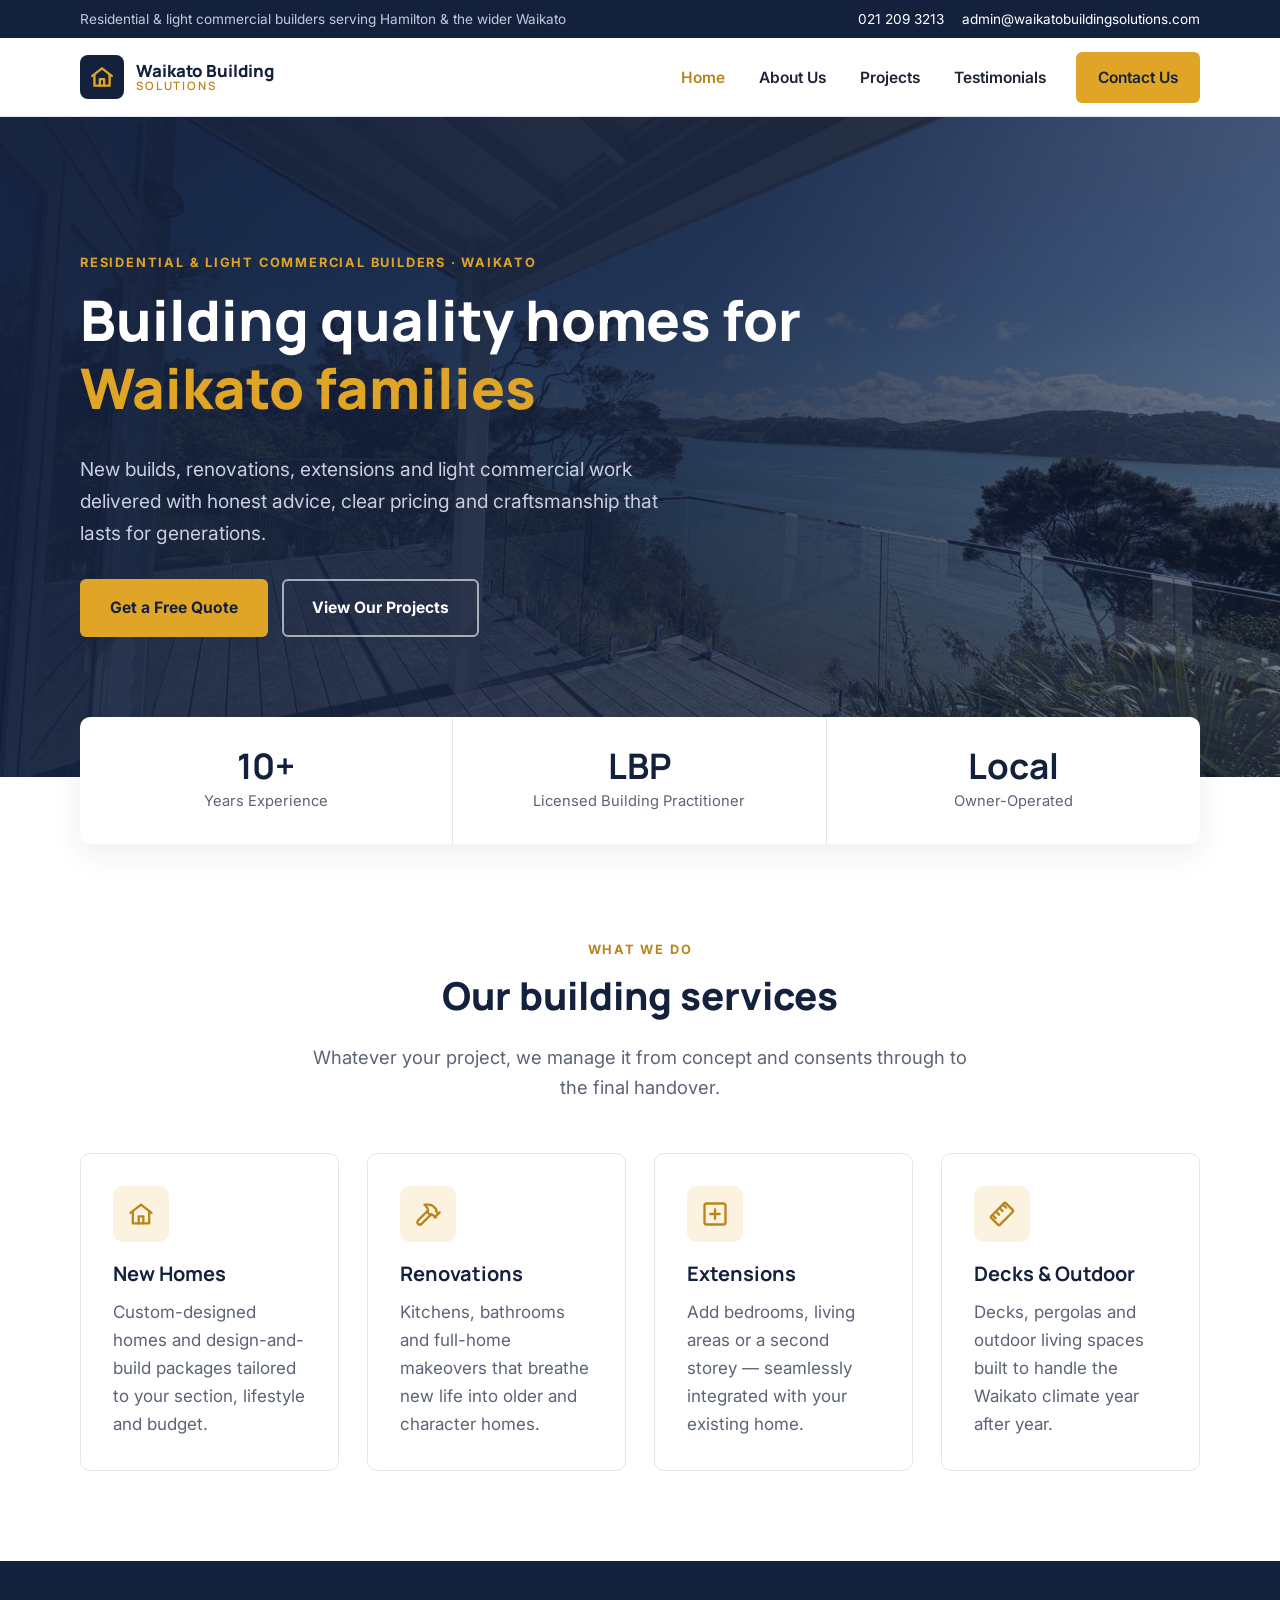
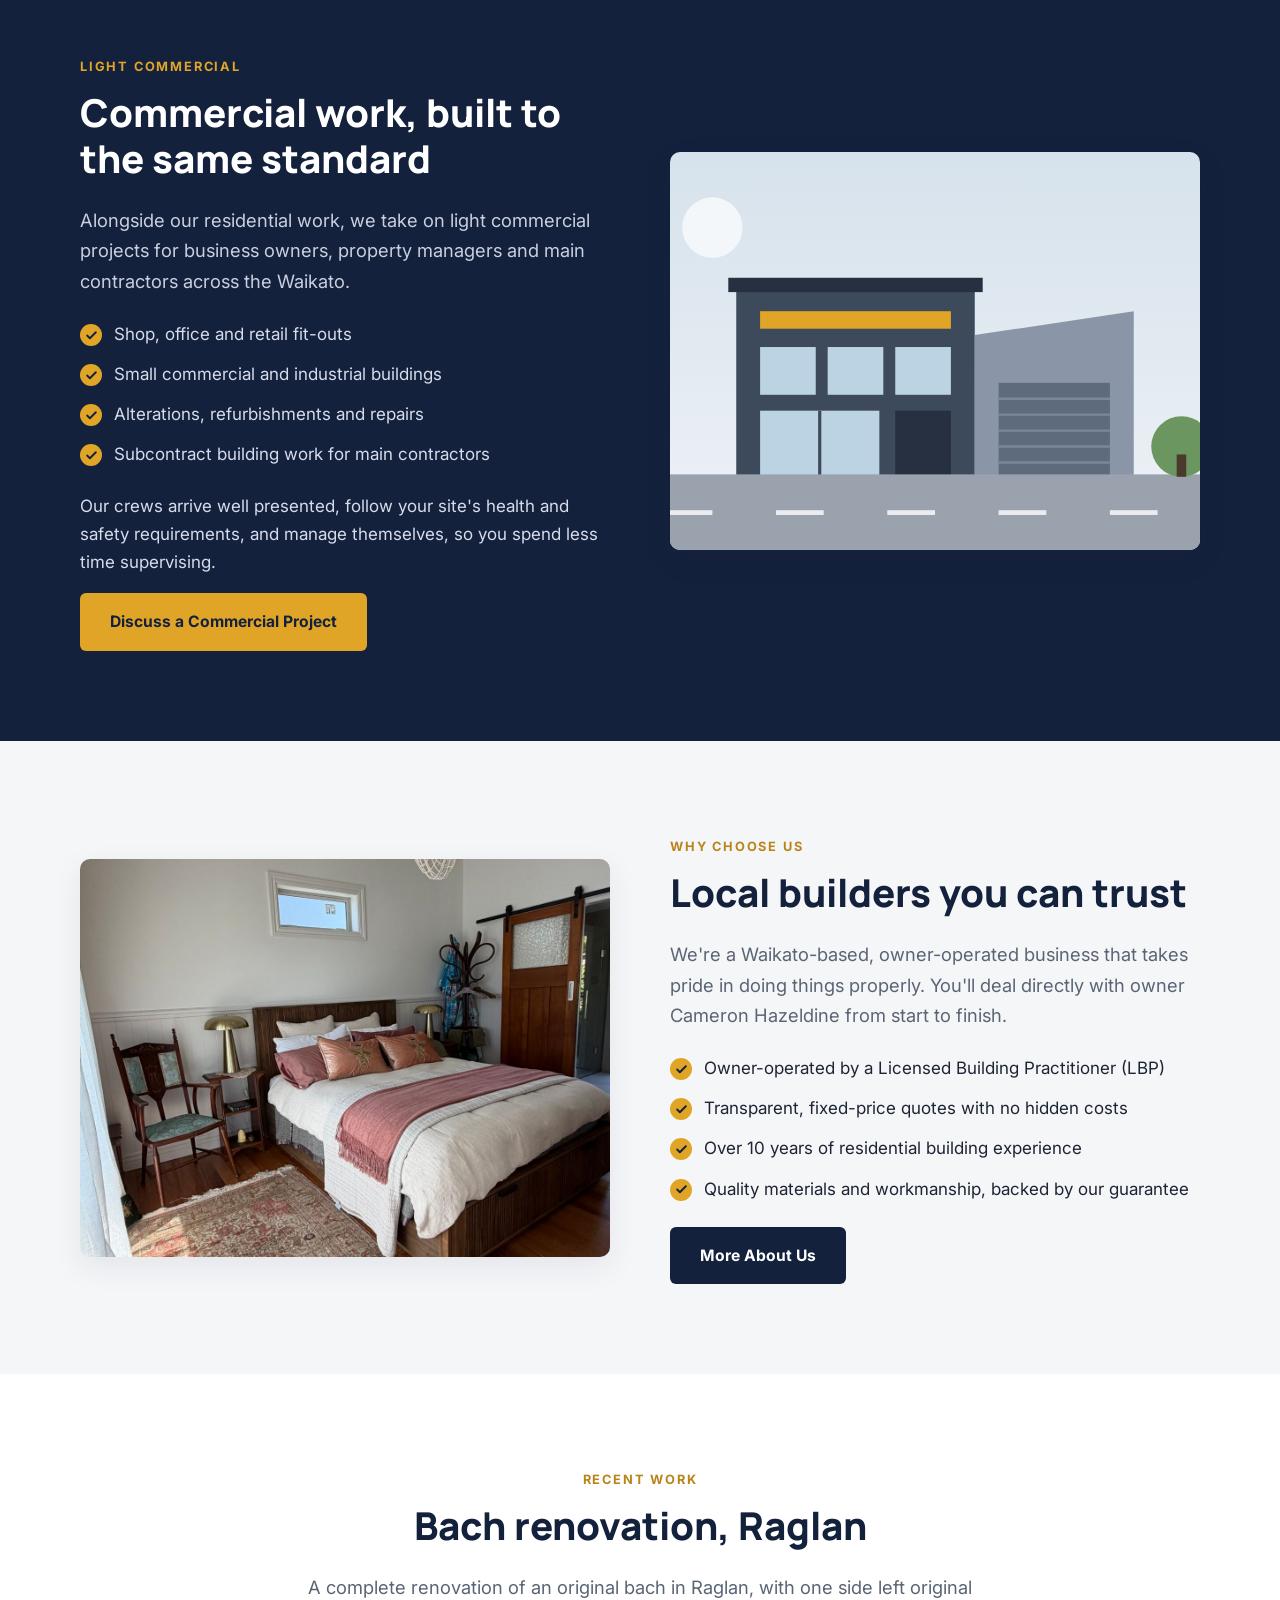
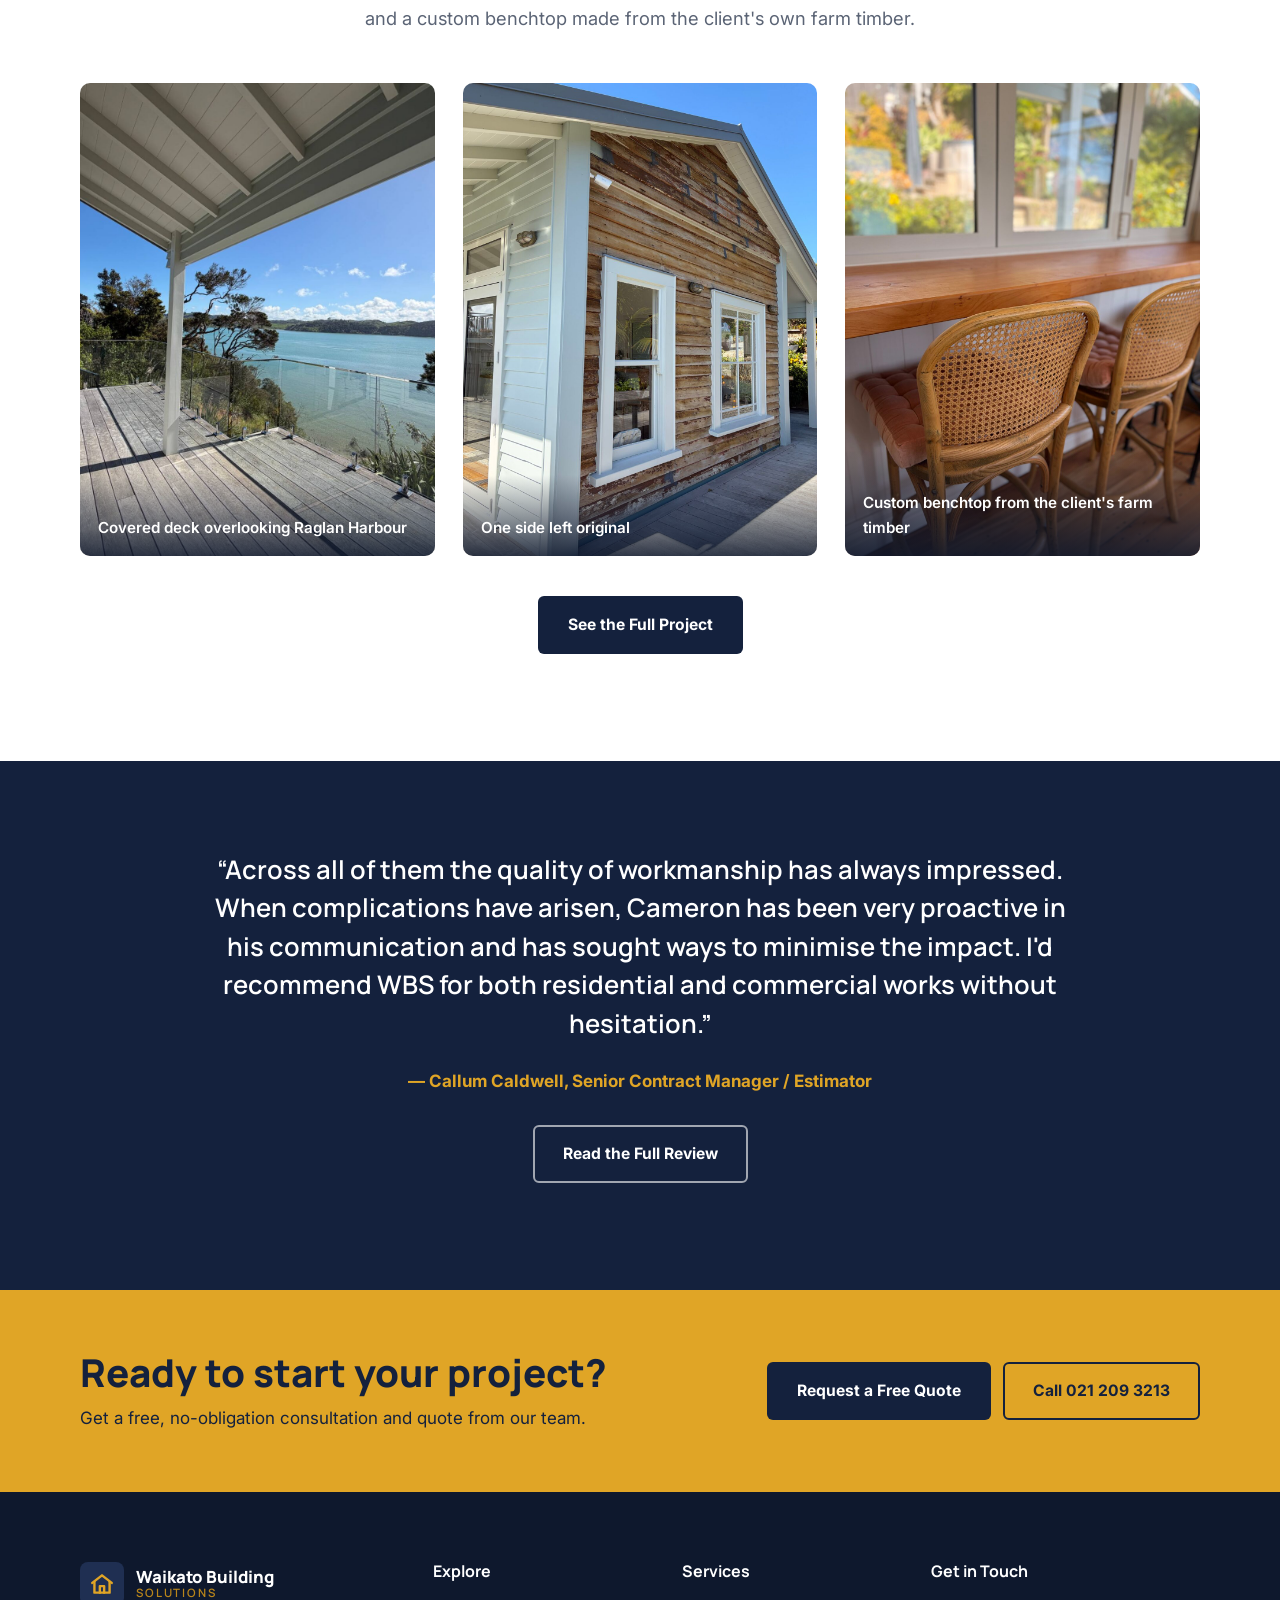
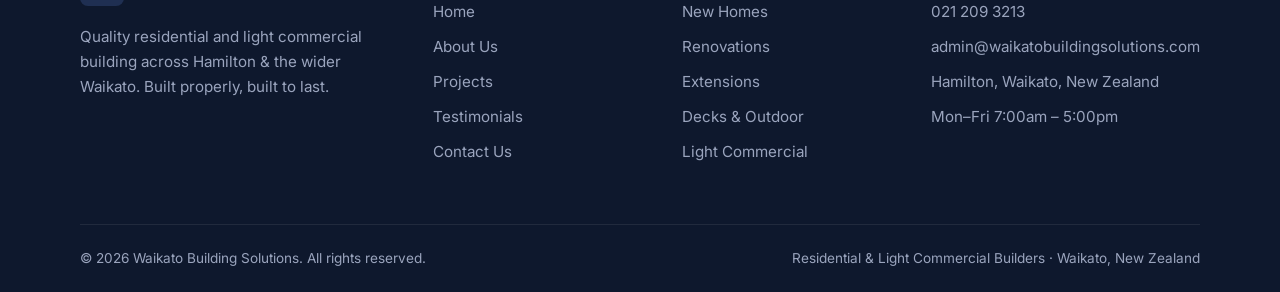
==== index.html @ 2db9a22e "Show project location as Raglan only Co-Authored-By: Claude Opus 5.5 <noreply@anthropic.com> Claude-" ====
<!DOCTYPE html>
<html lang="en-NZ">
<head>
  <meta charset="UTF-8">
  <meta name="viewport" content="width=device-width, initial-scale=1">
  <title>Waikato Building Solutions | Residential &amp; Light Commercial Builders in Hamilton &amp; Waikato</title>
  <meta name="description" content="Waikato Building Solutions is a building company delivering new homes, renovations, extensions and light commercial projects across Hamilton and the Waikato.">
  <meta property="og:title" content="Waikato Building Solutions | Residential &amp; Light Commercial Builders in Hamilton &amp; Waikato">
  <meta property="og:description" content="Waikato Building Solutions is a building company delivering new homes, renovations, extensions and light commercial projects across Hamilton and the Waikato.">
  <meta property="og:type" content="website">
  <meta name="theme-color" content="#14213d">
  <link rel="icon" href="images/favicon.svg" type="image/svg+xml">
  <link rel="preconnect" href="https://fonts.googleapis.com">
  <link rel="preconnect" href="https://fonts.gstatic.com" crossorigin>
  <link href="https://fonts.googleapis.com/css2?family=Inter:wght@400;500;600;700&family=Manrope:wght@600;700;800&display=swap" rel="stylesheet">
  <link rel="stylesheet" href="css/styles.css">
</head>
<body>
  <div class="topbar">
    <div class="container">
      <div><span>Residential &amp; light commercial builders serving Hamilton &amp; the wider Waikato</span></div>
      <div class="topbar-right"><span><a href="tel:+64212093213">021 209 3213</a></span><span><a href="mailto:admin@waikatobuildingsolutions.com">admin@waikatobuildingsolutions.com</a></span></div>
    </div>
  </div>

  <header class="site-header">
    <div class="container">
      <a href="index.html" class="logo" aria-label="Waikato Building Solutions home">
        <span class="logo-mark"><svg width="26" height="26" viewBox="0 0 24 24" fill="none" stroke="#e0a526" stroke-width="2.2" stroke-linecap="round" stroke-linejoin="round" aria-hidden="true"><path d="M3 11l9-7 9 7"/><path d="M5 10v10h14V10"/><path d="M10 20v-6h4v6"/></svg></span>
        <span class="logo-text">Waikato Building<small>Solutions</small></span>
      </a>
      <button class="nav-toggle" aria-label="Toggle menu" aria-expanded="false" aria-controls="site-nav"><span></span><span></span><span></span></button>
      <nav class="nav" id="site-nav" aria-label="Main">
        <ul>
        <li><a href="index.html" aria-current="page">Home</a></li>
        <li><a href="about.html">About Us</a></li>
        <li><a href="projects.html">Projects</a></li>
        <li><a href="testimonials.html">Testimonials</a></li>
        <li><a href="contact.html" class="btn btn--primary">Contact Us</a></li>
        </ul>
      </nav>
    </div>
  </header>

  <main>
    <section class="hero">
      <div class="container">
        <span class="eyebrow" style="color:#e0a526">Residential &amp; Light Commercial Builders · Waikato</span>
        <h1>Building quality homes for <em>Waikato families</em></h1>
        <p>New builds, renovations, extensions and light commercial work delivered with honest advice, clear pricing and craftsmanship that lasts for generations.</p>
        <div class="hero-actions">
          <a href="contact.html" class="btn btn--primary">Get a Free Quote</a>
          <a href="projects.html" class="btn btn--outline">View Our Projects</a>
        </div>
      </div>
    </section>

    <div class="container">
      <div class="stats">
        <div class="stat"><strong>10+</strong><span>Years Experience</span></div>
        <div class="stat"><strong>LBP</strong><span>Licensed Building Practitioner</span></div>
        <div class="stat"><strong>Local</strong><span>Owner-Operated</span></div>
      </div>
    </div>

    <section class="section">
      <div class="container">
        <div class="section-head center">
          <span class="eyebrow">What We Do</span>
          <h2>Our building services</h2>
          <p class="lead">Whatever your project, we manage it from concept and consents through to the final handover.</p>
        </div>
        <div class="grid grid-4">
        <div class="card reveal">
          <div class="icon"><svg viewBox="0 0 24 24" fill="none" stroke="currentColor" stroke-width="2" stroke-linecap="round" stroke-linejoin="round"><path d="M3 11l9-7 9 7"/><path d="M5 10v10h14V10"/><path d="M10 20v-6h4v6"/></svg></div>
          <h3>New Homes</h3>
          <p>Custom-designed homes and design-and-build packages tailored to your section, lifestyle and budget.</p>
        </div>
        <div class="card reveal">
          <div class="icon"><svg viewBox="0 0 24 24" fill="none" stroke="currentColor" stroke-width="2" stroke-linecap="round" stroke-linejoin="round"><path d="M15 12l-8.5 8.5a2.12 2.12 0 01-3-3L12 9"/><path d="M17.64 15L22 10.64"/><path d="M20.91 11.7l-1.25-1.25a2.4 2.4 0 01-.7-1.7V7.86L16.7 5.6a5.56 5.56 0 00-3.94-1.64H9l.92.82A6.18 6.18 0 0112 9.4v1.56l2 2h2.47l2.26 1.91"/></svg></div>
          <h3>Renovations</h3>
          <p>Kitchens, bathrooms and full-home makeovers that breathe new life into older and character homes.</p>
        </div>
        <div class="card reveal">
          <div class="icon"><svg viewBox="0 0 24 24" fill="none" stroke="currentColor" stroke-width="2" stroke-linecap="round" stroke-linejoin="round"><rect x="3" y="3" width="18" height="18" rx="2"/><path d="M12 8v8M8 12h8"/></svg></div>
          <h3>Extensions</h3>
          <p>Add bedrooms, living areas or a second storey — seamlessly integrated with your existing home.</p>
        </div>
        <div class="card reveal">
          <div class="icon"><svg viewBox="0 0 24 24" fill="none" stroke="currentColor" stroke-width="2" stroke-linecap="round" stroke-linejoin="round"><path d="M21.3 8.7l-6-6a1 1 0 00-1.4 0L2.7 13.9a1 1 0 000 1.4l6 6a1 1 0 001.4 0L21.3 10.1a1 1 0 000-1.4z"/><path d="M7.5 10.5l2 2M10.5 7.5l2 2M13.5 4.5l2 2M4.5 13.5l2 2"/></svg></div>
          <h3>Decks &amp; Outdoor</h3>
          <p>Decks, pergolas and outdoor living spaces built to handle the Waikato climate year after year.</p>
        </div>
        </div>
      </div>
    </section>

    <section class="section section--dark" id="commercial">
      <div class="container split">
        <div class="reveal">
          <span class="eyebrow">Light Commercial</span>
          <h2>Commercial work, built to the same standard</h2>
          <p class="lead" style="color:#c9cfdf">Alongside our residential work, we take on light commercial projects for business owners, property managers and main contractors across the Waikato.</p>
          <ul class="checklist">
            <li>Shop, office and retail fit-outs</li>
            <li>Small commercial and industrial buildings</li>
            <li>Alterations, refurbishments and repairs</li>
            <li>Subcontract building work for main contractors</li>
          </ul>
          <p>Our crews arrive well presented, follow your site's health and safety requirements, and manage themselves, so you spend less time supervising.</p>
          <a href="contact.html" class="btn btn--primary">Discuss a Commercial Project</a>
        </div>
        <div class="reveal">
          <img src="images/commercial.svg" alt="Illustration of a light commercial building" width="800" height="500" loading="lazy">
        </div>
      </div>
    </section>

    <section class="section section--soft">
      <div class="container split">
        <div class="reveal">
          <img src="images/projects/raglan-bedroom.jpg" alt="Renovated bedroom in a Raglan bach" width="1200" height="1600" loading="lazy">
        </div>
        <div class="reveal">
          <span class="eyebrow">Why Choose Us</span>
          <h2>Local builders you can trust</h2>
          <p class="lead">We're a Waikato-based, owner-operated business that takes pride in doing things properly. You'll deal directly with owner Cameron Hazeldine from start to finish.</p>
          <ul class="checklist">
            <li>Owner-operated by a Licensed Building Practitioner (LBP)</li>
            <li>Transparent, fixed-price quotes with no hidden costs</li>
            <li>Over 10 years of residential building experience</li>
            <li>Quality materials and workmanship, backed by our guarantee</li>
          </ul>
          <a href="about.html" class="btn btn--dark">More About Us</a>
        </div>
      </div>
    </section>

    <section class="section">
      <div class="container">
        <div class="section-head center">
          <span class="eyebrow">Recent Work</span>
          <h2>Bach renovation, Raglan</h2>
          <p class="lead">A complete renovation of an original bach in Raglan, with one side left original and a custom benchtop made from the client's own farm timber.</p>
        </div>
        <div class="grid grid-3">
          <a href="projects.html#raglan" class="photo-card reveal">
            <img src="images/projects/raglan-deck.jpg" alt="Covered deck overlooking Raglan Harbour, Raglan bach renovation" loading="lazy" width="1200" height="1600">
            <span class="gallery-caption">Covered deck overlooking Raglan Harbour</span>
          </a>
          <a href="projects.html#raglan" class="photo-card reveal">
            <img src="images/projects/raglan-original-weatherboards.jpg" alt="One side left original, Raglan bach renovation" loading="lazy" width="1200" height="1600">
            <span class="gallery-caption">One side left original</span>
          </a>
          <a href="projects.html#raglan" class="photo-card reveal">
            <img src="images/projects/raglan-window-benchtop.jpg" alt="Custom window benchtop made from farm timber, Raglan bach renovation" loading="lazy" width="1200" height="1600">
            <span class="gallery-caption">Custom benchtop from the client's farm timber</span>
          </a>
        </div>
        <p style="text-align:center;margin-top:40px"><a href="projects.html" class="btn btn--dark">See the Full Project</a></p>
      </div>
    </section>

    <section class="section section--dark">
      <div class="container">
        <div class="featured-quote reveal">
          <blockquote>“Across all of them the quality of workmanship has always impressed. When complications have arisen, Cameron has been very proactive in his communication and has sought ways to minimise the impact. I'd recommend WBS for both residential and commercial works without hesitation.”</blockquote>
          <cite>— Callum Caldwell, Senior Contract Manager / Estimator</cite>
          <p style="margin-top:30px"><a href="testimonials.html" class="btn btn--outline">Read the Full Review</a></p>
        </div>
      </div>
    </section>

    <section class="cta">
      <div class="container">
        <div>
          <h2>Ready to start your project?</h2>
          <p>Get a free, no-obligation consultation and quote from our team.</p>
        </div>
        <div style="display:flex;gap:12px;flex-wrap:wrap">
          <a href="contact.html" class="btn btn--dark">Request a Free Quote</a>
          <a href="tel:+64212093213" class="btn btn--dark" style="background:transparent;color:#14213d;border-color:#14213d">Call 021 209 3213</a>
        </div>
      </div>
    </section>
  </main>

  <footer class="site-footer">
    <div class="container">
      <div class="footer-grid">
        <div>
          <a href="index.html" class="logo" style="margin-bottom:18px">
            <span class="logo-mark" style="background:#1f2f52"><svg width="26" height="26" viewBox="0 0 24 24" fill="none" stroke="#e0a526" stroke-width="2.2" stroke-linecap="round" stroke-linejoin="round" aria-hidden="true"><path d="M3 11l9-7 9 7"/><path d="M5 10v10h14V10"/><path d="M10 20v-6h4v6"/></svg></span>
            <span class="logo-text">Waikato Building<small>Solutions</small></span>
          </a>
          <p>Quality residential and light commercial building across Hamilton &amp; the wider Waikato. Built properly, built to last.</p>
        </div>
        <div>
          <h4>Explore</h4>
          <ul>
            <li><a href="index.html">Home</a></li>
            <li><a href="about.html">About Us</a></li>
            <li><a href="projects.html">Projects</a></li>
            <li><a href="testimonials.html">Testimonials</a></li>
            <li><a href="contact.html">Contact Us</a></li>
          </ul>
        </div>
        <div>
          <h4>Services</h4>
          <ul>
            <li><a href="projects.html">New Homes</a></li>
            <li><a href="projects.html">Renovations</a></li>
            <li><a href="projects.html">Extensions</a></li>
            <li><a href="projects.html">Decks &amp; Outdoor</a></li>
            <li><a href="index.html#commercial">Light Commercial</a></li>
          </ul>
        </div>
        <div>
          <h4>Get in Touch</h4>
          <ul>
            <li><a href="tel:+64212093213">021 209 3213</a></li>
            <li><a href="mailto:admin@waikatobuildingsolutions.com">admin@waikatobuildingsolutions.com</a></li>
            <li>Hamilton, Waikato, New Zealand</li>
            <li>Mon–Fri 7:00am – 5:00pm</li>
          </ul>
        </div>
      </div>
      <div class="footer-bottom">
        <span>&copy; <span data-year>2026</span> Waikato Building Solutions. All rights reserved.</span>
        <span>Residential &amp; Light Commercial Builders · Waikato, New Zealand</span>
      </div>
    </div>
  </footer>

  <script src="js/main.js"></script>
</body>
</html>
---- css/styles.css ----
/* Waikato Building Solutions — site styles */
:root {
  --navy: #14213d;
  --navy-2: #1f2f52;
  --accent: #e0a526;
  --accent-dark: #b9851a;
  --ink: #1d2433;
  --muted: #5b6475;
  --line: #e3e6ec;
  --bg: #ffffff;
  --bg-soft: #f5f6f8;
  --radius: 10px;
  --shadow: 0 10px 30px rgba(20, 33, 61, 0.08);
  --max: 1160px;
  --font-head: "Manrope", system-ui, sans-serif;
  --font-body: "Inter", system-ui, sans-serif;
}

*, *::before, *::after { box-sizing: border-box; }
html { scroll-behavior: smooth; }
section[id] { scroll-margin-top: 80px; }
body {
  margin: 0;
  font-family: var(--font-body);
  color: var(--ink);
  background: var(--bg);
  line-height: 1.65;
  font-size: 17px;
}
img { max-width: 100%; height: auto; display: block; }
a { color: inherit; }
h1, h2, h3, h4 { font-family: var(--font-head); line-height: 1.2; margin: 0 0 0.6em; color: var(--navy); }
h1 { font-size: clamp(2.2rem, 5vw, 3.5rem); font-weight: 800; }
h2 { font-size: clamp(1.7rem, 3.5vw, 2.4rem); font-weight: 800; }
h3 { font-size: 1.25rem; font-weight: 700; }
p { margin: 0 0 1em; }

.container { width: 100%; max-width: var(--max); margin: 0 auto; padding: 0 20px; }
.section { padding: 90px 0; }
.section--soft { background: var(--bg-soft); }
.section--dark { background: var(--navy); color: #d7dceb; }
.section--dark h2, .section--dark h3 { color: #fff; }
.eyebrow {
  display: inline-block;
  font-size: 0.8rem;
  font-weight: 700;
  letter-spacing: 0.14em;
  text-transform: uppercase;
  color: var(--accent-dark);
  margin-bottom: 0.8rem;
}
.section--dark .eyebrow { color: var(--accent); }
.section-head { max-width: 680px; margin-bottom: 50px; }
.section-head.center { margin-left: auto; margin-right: auto; text-align: center; }
.lead { font-size: 1.15rem; color: var(--muted); }

/* Buttons */
.btn {
  display: inline-flex; align-items: center; gap: 8px;
  padding: 14px 28px;
  border-radius: 6px;
  font-weight: 700; font-size: 0.98rem;
  text-decoration: none;
  border: 2px solid transparent;
  cursor: pointer;
  transition: background .2s, color .2s, border-color .2s, transform .2s;
  font-family: var(--font-body);
}
.btn:hover { transform: translateY(-2px); }
.btn--primary { background: var(--accent); color: var(--navy); }
.btn--primary:hover { background: var(--accent-dark); color: #fff; }
.btn--outline { border-color: rgba(255,255,255,.6); color: #fff; }
.btn--outline:hover { background: #fff; color: var(--navy); }
.btn--dark { background: var(--navy); color: #fff; }
.btn--dark:hover { background: var(--navy-2); }

/* Top bar & header */
.topbar { background: var(--navy); color: #c3cadb; font-size: 0.85rem; }
.topbar .container { display: flex; justify-content: space-between; gap: 16px; padding-top: 8px; padding-bottom: 8px; flex-wrap: wrap; }
.topbar a { text-decoration: none; color: #fff; }
.topbar span + span { margin-left: 18px; }

.site-header {
  position: sticky; top: 0; z-index: 50;
  background: rgba(255,255,255,.97);
  backdrop-filter: blur(6px);
  border-bottom: 1px solid var(--line);
}
.site-header .container { display: flex; align-items: center; justify-content: space-between; height: 78px; }
.logo { display: flex; align-items: center; gap: 12px; text-decoration: none; }
.logo-mark {
  width: 44px; height: 44px; border-radius: 8px;
  background: var(--navy); display: grid; place-items: center;
}
.logo-text { font-family: var(--font-head); font-weight: 800; color: var(--navy); line-height: 1.1; font-size: 1.05rem; }
.logo-text small { display: block; font-weight: 600; font-size: 0.72rem; letter-spacing: .16em; text-transform: uppercase; color: var(--accent-dark); }

.nav ul { list-style: none; display: flex; gap: 6px; margin: 0; padding: 0; align-items: center; }
.nav a {
  text-decoration: none; font-weight: 600; font-size: 0.97rem;
  padding: 10px 14px; border-radius: 6px; color: var(--ink);
}
.nav a:hover, .nav a[aria-current="page"] { color: var(--accent-dark); }
.nav .btn { margin-left: 10px; padding: 11px 20px; color: var(--navy); }
.nav .btn:hover { color: #fff; }

.nav-toggle {
  display: none; background: none; border: 0; cursor: pointer; padding: 8px;
}
.nav-toggle span { display: block; width: 26px; height: 3px; background: var(--navy); margin: 5px 0; border-radius: 2px; transition: .25s; }

/* Hero */
.hero {
  position: relative;
  background:
    linear-gradient(115deg, rgba(20,33,61,.96) 0%, rgba(20,33,61,.85) 50%, rgba(20,33,61,.55) 100%),
    url("../images/projects/raglan-deck-wide.jpg") center 60%/cover no-repeat;
  color: #e6e9f2;
  padding: 130px 0 140px;
}
.hero h1 { color: #fff; max-width: 760px; }
.hero h1 em { font-style: normal; color: var(--accent); }
.hero p { font-size: 1.2rem; max-width: 600px; color: #c9cfdf; }
.hero-actions { display: flex; gap: 14px; flex-wrap: wrap; margin-top: 30px; }

.page-hero {
  background: linear-gradient(115deg, var(--navy) 0%, var(--navy-2) 100%);
  color: #c9cfdf;
  padding: 80px 0 70px;
}
.page-hero h1 { color: #fff; margin-bottom: .3em; }
.breadcrumb { font-size: .9rem; color: #9aa4bd; }
.breadcrumb a { color: var(--accent); text-decoration: none; }

/* Stats strip */
.stats {
  display: grid; grid-template-columns: repeat(3, 1fr);
  background: #fff; border-radius: var(--radius); box-shadow: var(--shadow);
  margin-top: -60px; position: relative; z-index: 2;
}
.stat { padding: 30px 20px; text-align: center; border-right: 1px solid var(--line); }
.stat:last-child { border-right: 0; }
.stat strong { display: block; font-family: var(--font-head); font-size: 2.2rem; color: var(--navy); line-height: 1.1; }
.stat span { color: var(--muted); font-size: .92rem; }

/* Grids & cards */
.grid { display: grid; gap: 28px; }
.grid-2 { grid-template-columns: repeat(2, 1fr); }
.grid-3 { grid-template-columns: repeat(3, 1fr); }
.grid-4 { grid-template-columns: repeat(4, 1fr); }

.card {
  background: #fff; border: 1px solid var(--line); border-radius: var(--radius);
  padding: 32px; transition: box-shadow .25s, transform .25s;
}
.card:hover { box-shadow: var(--shadow); transform: translateY(-4px); }
.card p { color: var(--muted); margin: 0; }
.icon {
  width: 56px; height: 56px; border-radius: 10px;
  background: rgba(224,165,38,.14); color: var(--accent-dark);
  display: grid; place-items: center; margin-bottom: 20px;
}
.icon svg { width: 28px; height: 28px; }

.split { display: grid; grid-template-columns: 1fr 1fr; gap: 60px; align-items: center; }
.split img { border-radius: var(--radius); box-shadow: var(--shadow); width: 100%; }

.checklist { list-style: none; padding: 0; margin: 24px 0; }
.checklist li { position: relative; padding-left: 34px; margin-bottom: 12px; }
.checklist li::before {
  content: ""; position: absolute; left: 0; top: 4px; width: 22px; height: 22px; border-radius: 50%;
  background: var(--accent) url("data:image/svg+xml,%3Csvg xmlns='http://www.w3.org/2000/svg' viewBox='0 0 24 24' fill='none' stroke='%2314213d' stroke-width='3.5' stroke-linecap='round' stroke-linejoin='round'%3E%3Cpolyline points='20 6 9 17 4 12'/%3E%3C/svg%3E") center/13px no-repeat;
}

/* Projects */
.filters { display: flex; flex-wrap: wrap; gap: 10px; justify-content: center; margin-bottom: 40px; }
.filter-btn {
  border: 1px solid var(--line); background: #fff; color: var(--ink);
  padding: 9px 20px; border-radius: 30px; font-weight: 600; cursor: pointer; font-family: var(--font-body); font-size: .93rem;
}
.filter-btn.is-active, .filter-btn:hover { background: var(--navy); color: #fff; border-color: var(--navy); }

.project {
  background: #fff; border-radius: var(--radius); overflow: hidden;
  border: 1px solid var(--line); transition: box-shadow .25s, transform .25s;
}
.project:hover { box-shadow: var(--shadow); transform: translateY(-4px); }
.project-media { position: relative; aspect-ratio: 16 / 10; overflow: hidden; }
.project-media img { width: 100%; height: 100%; object-fit: cover; transition: transform .5s; }
.project:hover .project-media img { transform: scale(1.05); }
.tag {
  position: absolute; top: 14px; left: 14px;
  background: var(--accent); color: var(--navy);
  font-size: .75rem; font-weight: 700; letter-spacing: .06em; text-transform: uppercase;
  padding: 5px 12px; border-radius: 4px;
}
.project-body { padding: 24px; }
.project-body h3 { margin-bottom: .3em; }
.project-meta { display: flex; gap: 16px; font-size: .88rem; color: var(--muted); margin-bottom: 10px; flex-wrap: wrap; }
.project-body p { color: var(--muted); font-size: .97rem; margin: 0; }
.project.is-hidden { display: none; }

/* Testimonials */
.testimonial {
  background: #fff; border-radius: var(--radius); padding: 34px;
  border: 1px solid var(--line); position: relative; display: flex; flex-direction: column;
}
.testimonial::before {
  content: "\201C"; position: absolute; top: 6px; right: 26px;
  font-family: Georgia, serif; font-size: 5rem; color: rgba(224,165,38,.3); line-height: 1;
}
.stars { color: var(--accent); letter-spacing: 2px; margin-bottom: 14px; font-size: 1.05rem; }
.testimonial blockquote { margin: 0 0 24px; color: var(--ink); flex: 1; }
.testimonial--wide { max-width: 860px; margin: 0 auto; padding: 48px; }
.testimonial--wide blockquote { font-size: 1.12rem; line-height: 1.75; }
.testimonial--wide blockquote p:last-child { margin-bottom: 0; font-weight: 600; color: var(--navy); }
@media (max-width: 640px) { .testimonial--wide { padding: 30px 24px; } }
.client { display: flex; align-items: center; gap: 14px; }
.avatar {
  width: 48px; height: 48px; border-radius: 50%; background: var(--navy); color: #fff;
  display: grid; place-items: center; font-weight: 700; font-family: var(--font-head);
}
.client strong { display: block; color: var(--navy); }
.client span { font-size: .88rem; color: var(--muted); }

.featured-quote { max-width: 860px; margin: 0 auto; text-align: center; }
.featured-quote blockquote { font-family: var(--font-head); font-size: clamp(1.25rem, 2.5vw, 1.6rem); color: #fff; font-weight: 600; line-height: 1.5; margin: 0 0 24px; }
.featured-quote cite { font-style: normal; color: var(--accent); font-weight: 700; }

/* Process */
.step { position: relative; padding-top: 10px; }
.step-num {
  font-family: var(--font-head); font-weight: 800; font-size: 2.6rem; color: var(--accent);
  line-height: 1; margin-bottom: 12px; display: block;
}
.section--dark .step p { color: #aeb6cb; }

/* Team */
.team-card { text-align: center; }
.team-photo {
  width: 120px; height: 120px; border-radius: 50%; margin: 0 auto 18px;
  background: linear-gradient(135deg, var(--navy), var(--navy-2));
  color: var(--accent); display: grid; place-items: center;
  font-family: var(--font-head); font-size: 2.2rem; font-weight: 800;
}
.team-card span { color: var(--accent-dark); font-weight: 600; font-size: .92rem; display: block; margin-bottom: 10px; }
.owner-photo { display: flex; justify-content: center; }
.team-photo--lg { width: min(340px, 80vw); height: min(340px, 80vw); margin: 0; font-size: clamp(4rem, 10vw, 6rem); box-shadow: var(--shadow); }
.owner-role { color: var(--accent-dark); font-weight: 700; margin-top: -0.4em; }

/* CTA band */
.cta {
  background: var(--accent); padding: 60px 0;
}
.cta .container { display: flex; align-items: center; justify-content: space-between; gap: 30px; flex-wrap: wrap; }
.cta h2 { margin: 0 0 .2em; }
.cta p { margin: 0; color: var(--navy); }

/* Contact */
.contact-grid { display: grid; grid-template-columns: 1fr 1.4fr; gap: 50px; align-items: start; }
.contact-info { background: var(--navy); color: #c9cfdf; border-radius: var(--radius); padding: 40px; }
.contact-info h3 { color: #fff; }
.contact-item { display: flex; gap: 16px; margin-bottom: 26px; }
.contact-item .icon { background: rgba(224,165,38,.18); color: var(--accent); margin: 0; flex-shrink: 0; width: 48px; height: 48px; }
.contact-item .icon svg { width: 22px; height: 22px; }
.contact-item strong { display: block; color: #fff; font-family: var(--font-head); }
.contact-item a { color: #c9cfdf; text-decoration: none; overflow-wrap: anywhere; }
.contact-item > div { min-width: 0; }
.contact-item a:hover { color: var(--accent); }
.hours { width: 100%; border-collapse: collapse; font-size: .95rem; }
.hours td { padding: 6px 0; border-bottom: 1px solid rgba(255,255,255,.08); }
.hours td:last-child { text-align: right; color: #fff; }

.form-card { background: #fff; border: 1px solid var(--line); border-radius: var(--radius); padding: 40px; box-shadow: var(--shadow); }
.form-row { display: grid; grid-template-columns: 1fr 1fr; gap: 18px; }
.field { margin-bottom: 18px; }
.field label { display: block; font-weight: 600; font-size: .92rem; margin-bottom: 6px; color: var(--navy); }
.field label .req { color: #c0392b; }
.field input, .field select, .field textarea {
  width: 100%; padding: 13px 14px; border: 1px solid #ccd2dd; border-radius: 6px;
  font: inherit; font-size: .97rem; color: var(--ink); background: #fff;
  transition: border-color .2s, box-shadow .2s;
}
.field textarea { min-height: 150px; resize: vertical; }
.field input:focus, .field select:focus, .field textarea:focus {
  outline: none; border-color: var(--accent); box-shadow: 0 0 0 3px rgba(224,165,38,.2);
}
.field.has-error input, .field.has-error select, .field.has-error textarea { border-color: #c0392b; }
.error-msg { color: #c0392b; font-size: .85rem; margin-top: 5px; display: none; }
.field.has-error .error-msg { display: block; }
.checkbox { display: flex; gap: 10px; align-items: flex-start; font-size: .93rem; color: var(--muted); margin-bottom: 22px; }
.checkbox input { margin-top: 5px; }
.hp { position: absolute; left: -9999px; }
.form-status { margin-top: 18px; padding: 14px 18px; border-radius: 6px; display: none; font-weight: 600; }
.form-status.is-success { display: block; background: #e8f6ee; color: #1e7b47; }
.form-status.is-error { display: block; background: #fdecea; color: #a5281b; }

.map { border: 0; width: 100%; height: 380px; border-radius: var(--radius); display: block; }

/* Footer */
.site-footer { background: #0e182d; color: #9aa4bd; padding: 70px 0 0; font-size: .95rem; }
.footer-grid { display: grid; grid-template-columns: 1.5fr 1fr 1fr 1.2fr; gap: 40px; }
.site-footer h4 { color: #fff; font-size: 1rem; margin-bottom: 18px; }
.site-footer ul { list-style: none; padding: 0; margin: 0; }
.site-footer li { margin-bottom: 10px; }
.site-footer a { text-decoration: none; color: #9aa4bd; }
.site-footer a:hover { color: var(--accent); }
.site-footer .logo-text { color: #fff; }
.footer-bottom {
  border-top: 1px solid rgba(255,255,255,.08); margin-top: 50px; padding: 22px 0;
  display: flex; justify-content: space-between; flex-wrap: wrap; gap: 10px; font-size: .85rem;
}

/* Reveal on scroll */
.reveal { opacity: 0; transform: translateY(24px); transition: opacity .7s ease, transform .7s ease; }
.reveal.is-visible { opacity: 1; transform: none; }
@media (prefers-reduced-motion: reduce) {
  .reveal { opacity: 1; transform: none; transition: none; }
  html { scroll-behavior: auto; }
}

/* Responsive */
@media (max-width: 1000px) {
  .grid-4 { grid-template-columns: repeat(2, 1fr); }
  .grid-3 { grid-template-columns: repeat(2, 1fr); }
  .footer-grid { grid-template-columns: 1fr 1fr; }
  .contact-grid { grid-template-columns: 1fr; }
}
@media (max-width: 860px) {
  .nav-toggle { display: block; }
  .nav {
    position: absolute; top: 78px; left: 0; right: 0;
    background: #fff; border-bottom: 1px solid var(--line);
    max-height: 0; overflow: hidden; transition: max-height .3s ease;
  }
  .nav.is-open { max-height: 480px; box-shadow: var(--shadow); }
  .nav ul { flex-direction: column; align-items: stretch; padding: 12px 20px 20px; gap: 0; }
  .nav a { display: block; padding: 13px 4px; border-bottom: 1px solid var(--line); }
  .nav .btn { margin: 14px 0 0; justify-content: center; }
  .nav-toggle.is-open span:nth-child(1) { transform: translateY(8px) rotate(45deg); }
  .nav-toggle.is-open span:nth-child(2) { opacity: 0; }
  .nav-toggle.is-open span:nth-child(3) { transform: translateY(-8px) rotate(-45deg); }
  .split { grid-template-columns: 1fr; gap: 36px; }
  .stats { grid-template-columns: 1fr; }
  .stat { border-right: 0; border-bottom: 1px solid var(--line); padding: 22px 20px; }
  .stat:last-child { border-bottom: 0; }
}
@media (max-width: 640px) {
  body { font-size: 16px; }
  .section { padding: 64px 0; }
  .hero { padding: 90px 0 110px; }
  .grid-2, .grid-3, .grid-4, .form-row, .footer-grid { grid-template-columns: 1fr; }
  .form-card, .contact-info { padding: 26px; }
  .topbar .container { justify-content: center; }
  .topbar .topbar-right { display: none; }
}

/* Project photos & gallery */
.split img { aspect-ratio: 4 / 3; object-fit: cover; }
.case-study { margin-bottom: 70px; }
.case-study h2 { margin-bottom: .3em; }
.gallery-title { margin-bottom: 24px; }
.gallery { display: grid; grid-template-columns: repeat(4, 1fr); gap: 20px; grid-auto-flow: dense; }
.gallery-item, .photo-card {
  position: relative; display: block; overflow: hidden; border-radius: var(--radius);
  aspect-ratio: 3 / 4; background: var(--bg-soft); text-decoration: none;
}
.gallery-item img, .photo-card img { width: 100%; height: 100%; object-fit: cover; transition: transform .5s; }
.gallery-item:hover img, .photo-card:hover img { transform: scale(1.04); }
.gallery-item--wide { grid-column: span 2; aspect-ratio: auto; }
.gallery-item--wide img { position: absolute; inset: 0; }
.gallery-caption {
  position: absolute; left: 0; right: 0; bottom: 0; padding: 40px 18px 16px;
  background: linear-gradient(transparent, rgba(14,24,45,.85)); color: #fff; font-weight: 600; font-size: .95rem;
}
.lightbox {
  position: fixed; inset: 0; z-index: 100; background: rgba(10,16,30,.97);
  display: none; align-items: center; justify-content: center; flex-direction: column; padding: 20px;
}
.lightbox.is-open { display: flex; }
.lightbox img { max-width: 100%; max-height: 82vh; width: auto; height: auto; border-radius: 6px; }
.lightbox p { color: #fff; margin: 14px 0 0; text-align: center; }
.lightbox button {
  position: absolute; background: rgba(255,255,255,.12); color: #fff; border: 0; cursor: pointer;
  width: 48px; height: 48px; border-radius: 50%; font-size: 1.6rem; line-height: 1;
}
.lightbox button:hover { background: var(--accent); color: var(--navy); }
.lightbox .lb-close { top: 18px; right: 18px; }
.lightbox .lb-prev { left: 18px; top: 50%; transform: translateY(-50%); }
.lightbox .lb-next { right: 18px; top: 50%; transform: translateY(-50%); }
@media (max-width: 1000px) { .gallery { grid-template-columns: repeat(2, 1fr); } .gallery-item--wide { aspect-ratio: 4 / 3; } }
@media (max-width: 640px) {
  .gallery { grid-template-columns: 1fr 1fr; gap: 12px; }
  .gallery-caption { font-size: .8rem; padding: 30px 10px 10px; }
  .lightbox .lb-prev, .lightbox .lb-next { top: auto; bottom: 18px; transform: none; }
}
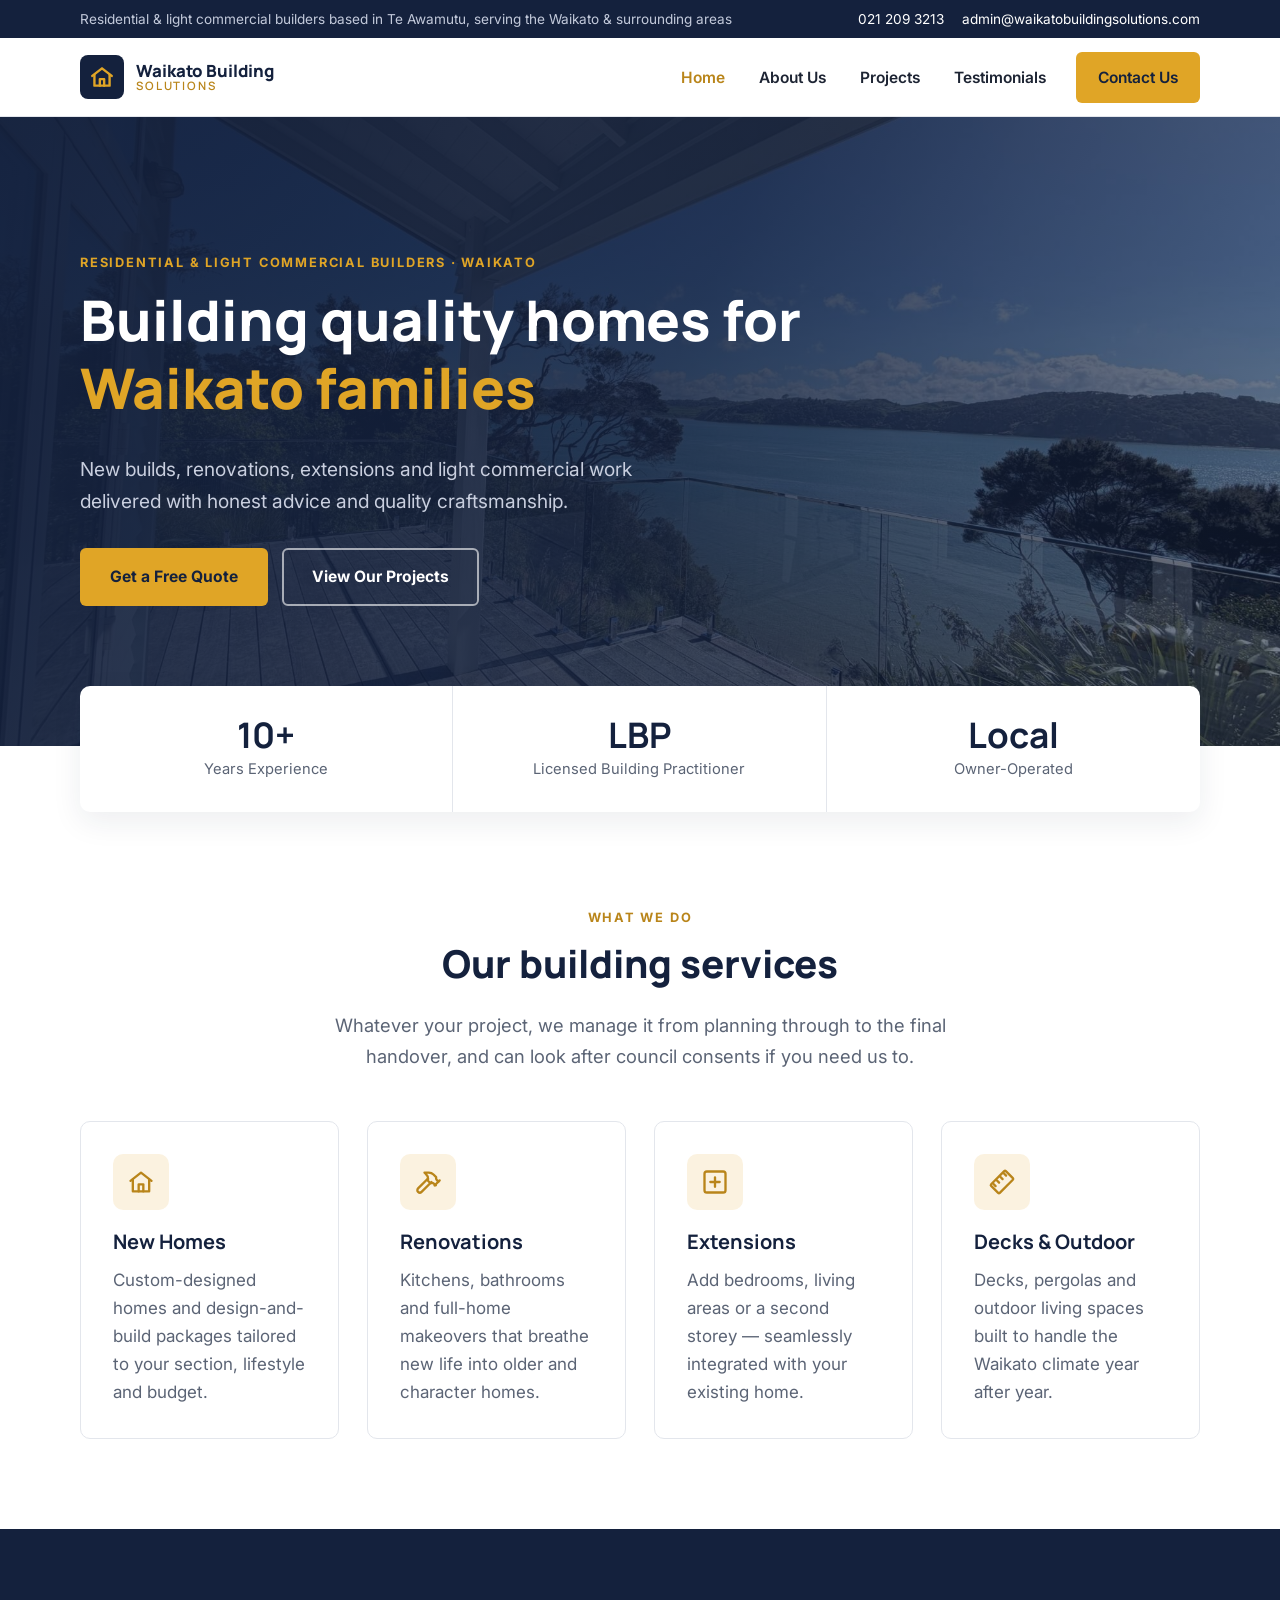
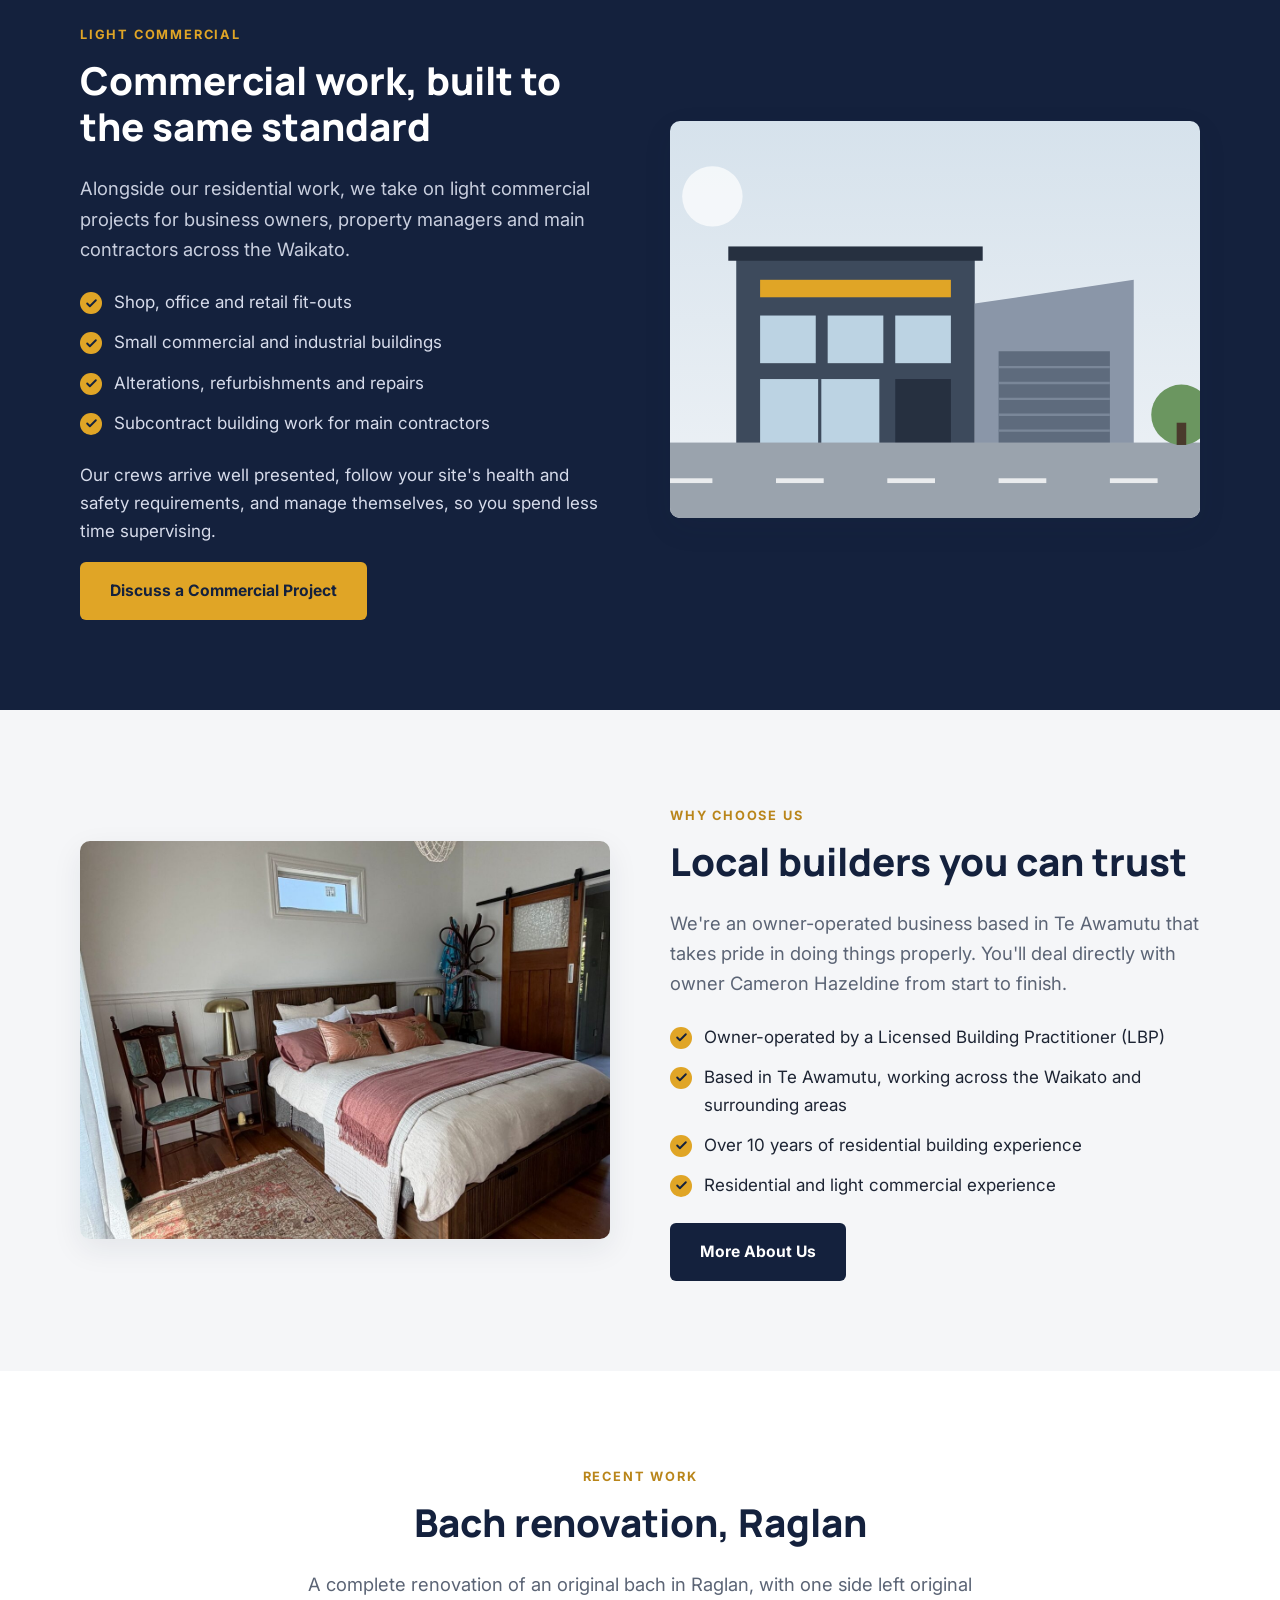
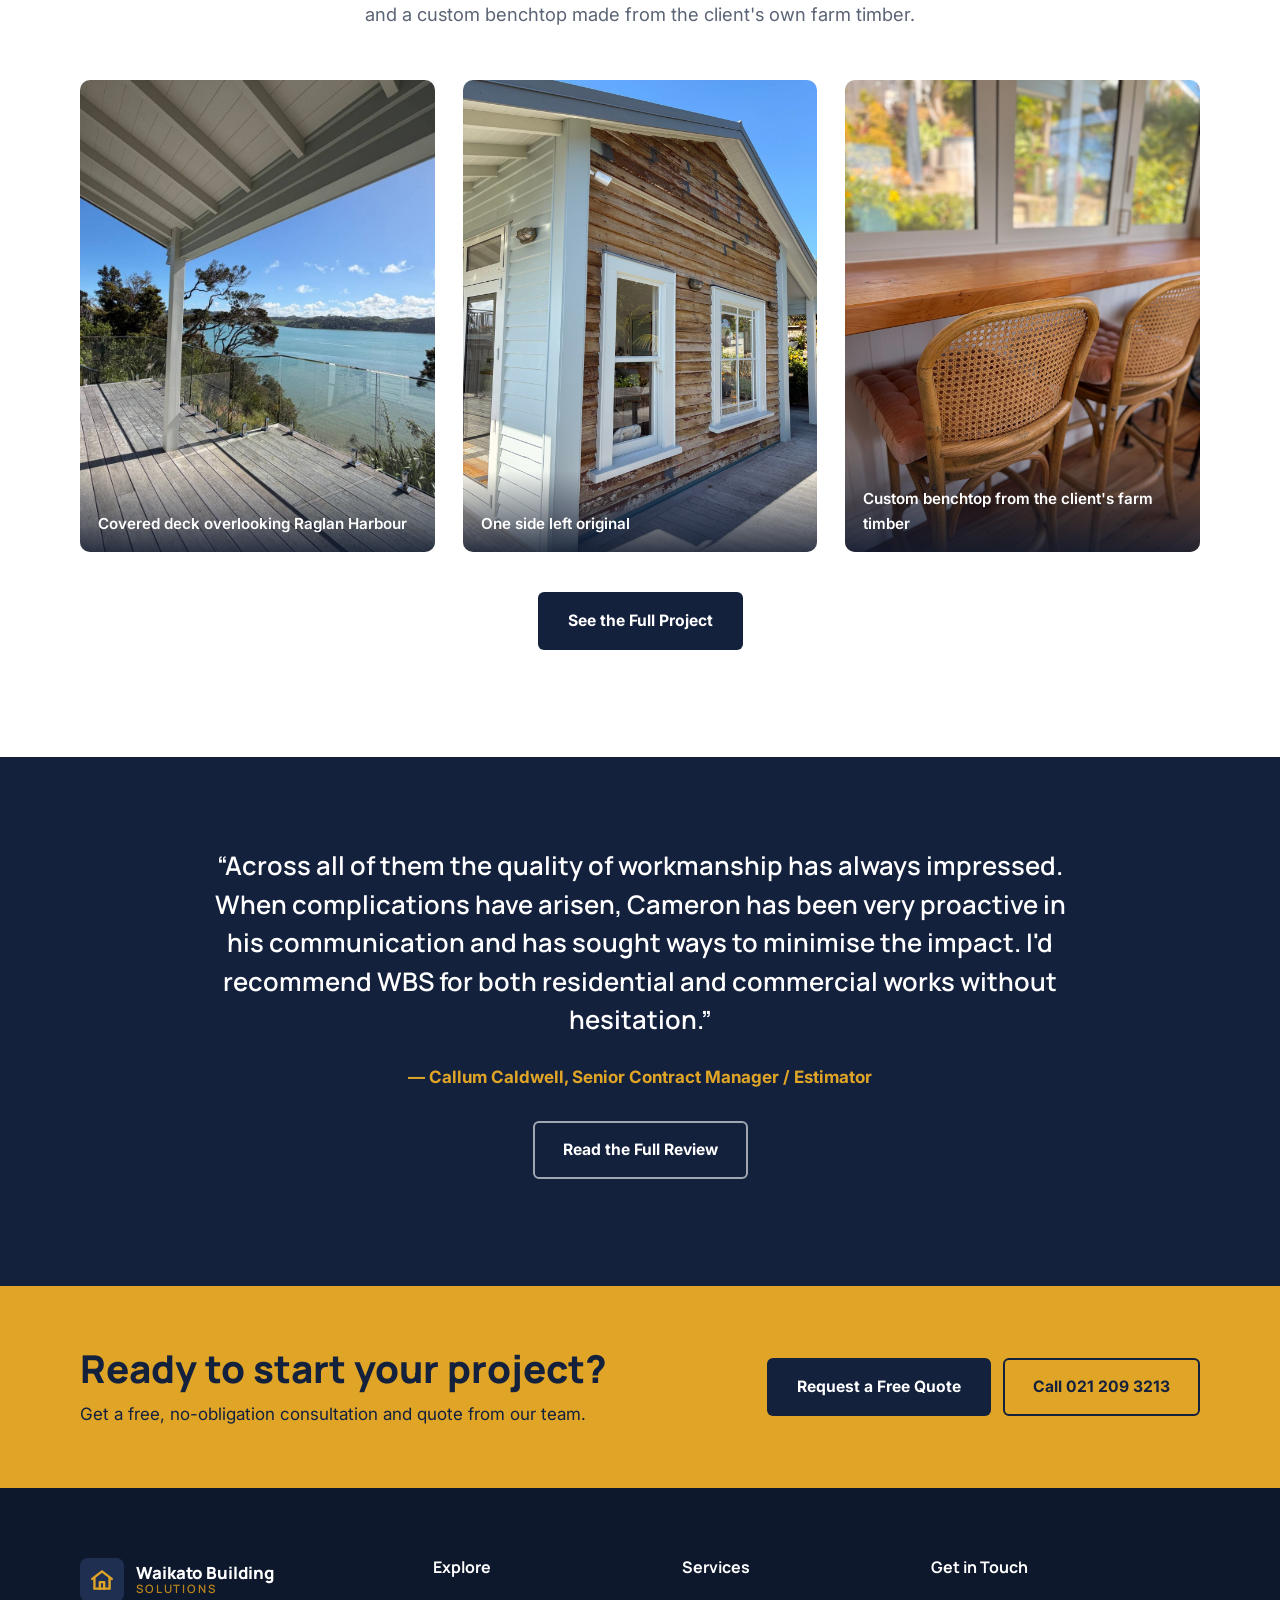
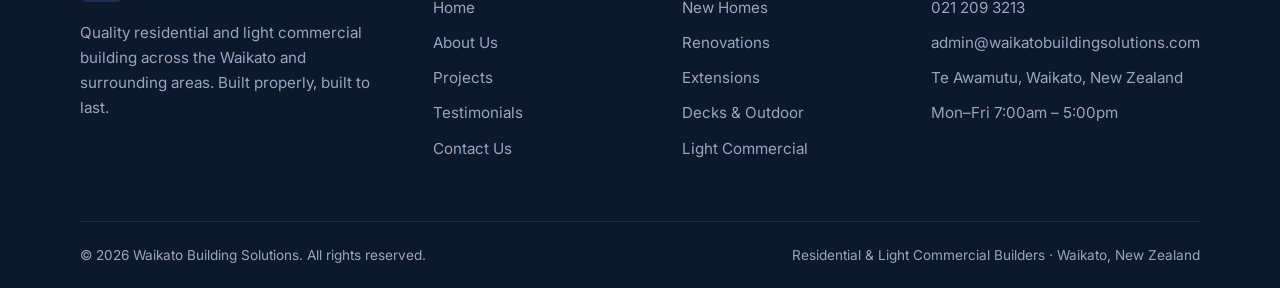
==== commit 53c9a110: "Update service area, remove promises and clarify consents Show the business as based in Te Awamutu, " ====
--- a/index.html
+++ b/index.html
@@ -3,22 +3,45 @@
 <head>
   <meta charset="UTF-8">
   <meta name="viewport" content="width=device-width, initial-scale=1">
-  <title>Waikato Building Solutions | Residential &amp; Light Commercial Builders in Hamilton &amp; Waikato</title>
-  <meta name="description" content="Waikato Building Solutions is a building company delivering new homes, renovations, extensions and light commercial projects across Hamilton and the Waikato.">
-  <meta property="og:title" content="Waikato Building Solutions | Residential &amp; Light Commercial Builders in Hamilton &amp; Waikato">
-  <meta property="og:description" content="Waikato Building Solutions is a building company delivering new homes, renovations, extensions and light commercial projects across Hamilton and the Waikato.">
+  <title>Waikato Building Solutions | Residential &amp; Light Commercial Builders in Te Awamutu &amp; the Waikato</title>
+  <meta name="description" content="Waikato Building Solutions is a building company delivering new homes, renovations, extensions and light commercial projects across the Waikato and surrounding areas.">
+  <meta property="og:title" content="Waikato Building Solutions | Residential &amp; Light Commercial Builders in Te Awamutu &amp; the Waikato">
+  <meta property="og:description" content="Waikato Building Solutions is a building company delivering new homes, renovations, extensions and light commercial projects across the Waikato and surrounding areas.">
   <meta property="og:type" content="website">
+  <meta property="og:url" content="https://www.waikatobuildingsolutions.com/">
+  <meta property="og:site_name" content="Waikato Building Solutions">
+  <meta property="og:locale" content="en_NZ">
+  <meta property="og:image" content="https://www.waikatobuildingsolutions.com/images/og-image.jpg">
+  <meta property="og:image:alt" content="Covered deck overlooking Raglan Harbour, renovated by Waikato Building Solutions">
+  <meta name="twitter:card" content="summary_large_image">
+  <link rel="canonical" href="https://www.waikatobuildingsolutions.com/">
   <meta name="theme-color" content="#14213d">
   <link rel="icon" href="images/favicon.svg" type="image/svg+xml">
   <link rel="preconnect" href="https://fonts.googleapis.com">
   <link rel="preconnect" href="https://fonts.gstatic.com" crossorigin>
   <link href="https://fonts.googleapis.com/css2?family=Inter:wght@400;500;600;700&family=Manrope:wght@600;700;800&display=swap" rel="stylesheet">
   <link rel="stylesheet" href="css/styles.css">
+  <script type="application/ld+json">
+  {
+    "@context": "https://schema.org",
+    "@type": "GeneralContractor",
+    "name": "Waikato Building Solutions",
+    "url": "https://www.waikatobuildingsolutions.com/",
+    "logo": "https://www.waikatobuildingsolutions.com/images/favicon.svg",
+    "image": "https://www.waikatobuildingsolutions.com/images/og-image.jpg",
+    "telephone": "+64212093213",
+    "email": "admin@waikatobuildingsolutions.com",
+    "founder": { "@type": "Person", "name": "Cameron Hazeldine" },
+    "address": { "@type": "PostalAddress", "addressLocality": "Te Awamutu", "addressRegion": "Waikato", "addressCountry": "NZ" },
+    "areaServed": { "@type": "AdministrativeArea", "name": "Waikato and surrounding areas" },
+    "description": "Residential and light commercial builders delivering new homes, renovations, extensions and light commercial projects across the Waikato and surrounding areas."
+  }
+  </script>
 </head>
 <body>
   <div class="topbar">
     <div class="container">
-      <div><span>Residential &amp; light commercial builders serving Hamilton &amp; the wider Waikato</span></div>
+      <div><span>Residential &amp; light commercial builders based in Te Awamutu, serving the Waikato &amp; surrounding areas</span></div>
       <div class="topbar-right"><span><a href="tel:+64212093213">021 209 3213</a></span><span><a href="mailto:admin@waikatobuildingsolutions.com">admin@waikatobuildingsolutions.com</a></span></div>
     </div>
   </div>
@@ -47,7 +70,7 @@
       <div class="container">
         <span class="eyebrow" style="color:#e0a526">Residential &amp; Light Commercial Builders · Waikato</span>
         <h1>Building quality homes for <em>Waikato families</em></h1>
-        <p>New builds, renovations, extensions and light commercial work delivered with honest advice, clear pricing and craftsmanship that lasts for generations.</p>
+        <p>New builds, renovations, extensions and light commercial work delivered with honest advice and quality craftsmanship.</p>
         <div class="hero-actions">
           <a href="contact.html" class="btn btn--primary">Get a Free Quote</a>
           <a href="projects.html" class="btn btn--outline">View Our Projects</a>
@@ -68,7 +91,7 @@
         <div class="section-head center">
           <span class="eyebrow">What We Do</span>
           <h2>Our building services</h2>
-          <p class="lead">Whatever your project, we manage it from concept and consents through to the final handover.</p>
+          <p class="lead">Whatever your project, we manage it from planning through to the final handover, and can look after council consents if you need us to.</p>
         </div>
         <div class="grid grid-4">
         <div class="card reveal">
@@ -124,12 +147,12 @@
         <div class="reveal">
           <span class="eyebrow">Why Choose Us</span>
           <h2>Local builders you can trust</h2>
-          <p class="lead">We're a Waikato-based, owner-operated business that takes pride in doing things properly. You'll deal directly with owner Cameron Hazeldine from start to finish.</p>
+          <p class="lead">We're an owner-operated business based in Te Awamutu that takes pride in doing things properly. You'll deal directly with owner Cameron Hazeldine from start to finish.</p>
           <ul class="checklist">
             <li>Owner-operated by a Licensed Building Practitioner (LBP)</li>
-            <li>Transparent, fixed-price quotes with no hidden costs</li>
+            <li>Based in Te Awamutu, working across the Waikato and surrounding areas</li>
             <li>Over 10 years of residential building experience</li>
-            <li>Quality materials and workmanship, backed by our guarantee</li>
+            <li>Residential and light commercial experience</li>
           </ul>
           <a href="about.html" class="btn btn--dark">More About Us</a>
         </div>
@@ -193,7 +216,7 @@
             <span class="logo-mark" style="background:#1f2f52"><svg width="26" height="26" viewBox="0 0 24 24" fill="none" stroke="#e0a526" stroke-width="2.2" stroke-linecap="round" stroke-linejoin="round" aria-hidden="true"><path d="M3 11l9-7 9 7"/><path d="M5 10v10h14V10"/><path d="M10 20v-6h4v6"/></svg></span>
             <span class="logo-text">Waikato Building<small>Solutions</small></span>
           </a>
-          <p>Quality residential and light commercial building across Hamilton &amp; the wider Waikato. Built properly, built to last.</p>
+          <p>Quality residential and light commercial building across the Waikato and surrounding areas. Built properly, built to last.</p>
         </div>
         <div>
           <h4>Explore</h4>
@@ -220,7 +243,7 @@
           <ul>
             <li><a href="tel:+64212093213">021 209 3213</a></li>
             <li><a href="mailto:admin@waikatobuildingsolutions.com">admin@waikatobuildingsolutions.com</a></li>
-            <li>Hamilton, Waikato, New Zealand</li>
+            <li>Te Awamutu, Waikato, New Zealand</li>
             <li>Mon–Fri 7:00am – 5:00pm</li>
           </ul>
         </div>
--- a/css/styles.css
+++ b/css/styles.css
@@ -352,7 +352,9 @@
   .grid-2, .grid-3, .grid-4, .form-row, .footer-grid { grid-template-columns: 1fr; }
   .form-card, .contact-info { padding: 26px; }
   .topbar .container { justify-content: center; }
-  .topbar .topbar-right { display: none; }
+  .topbar .container > div:first-child { display: none; }
+  .topbar .topbar-right span + span { display: none; }
+  .topbar .topbar-right a::before { content: "Call "; }
 }
 
 /* Project photos & gallery */
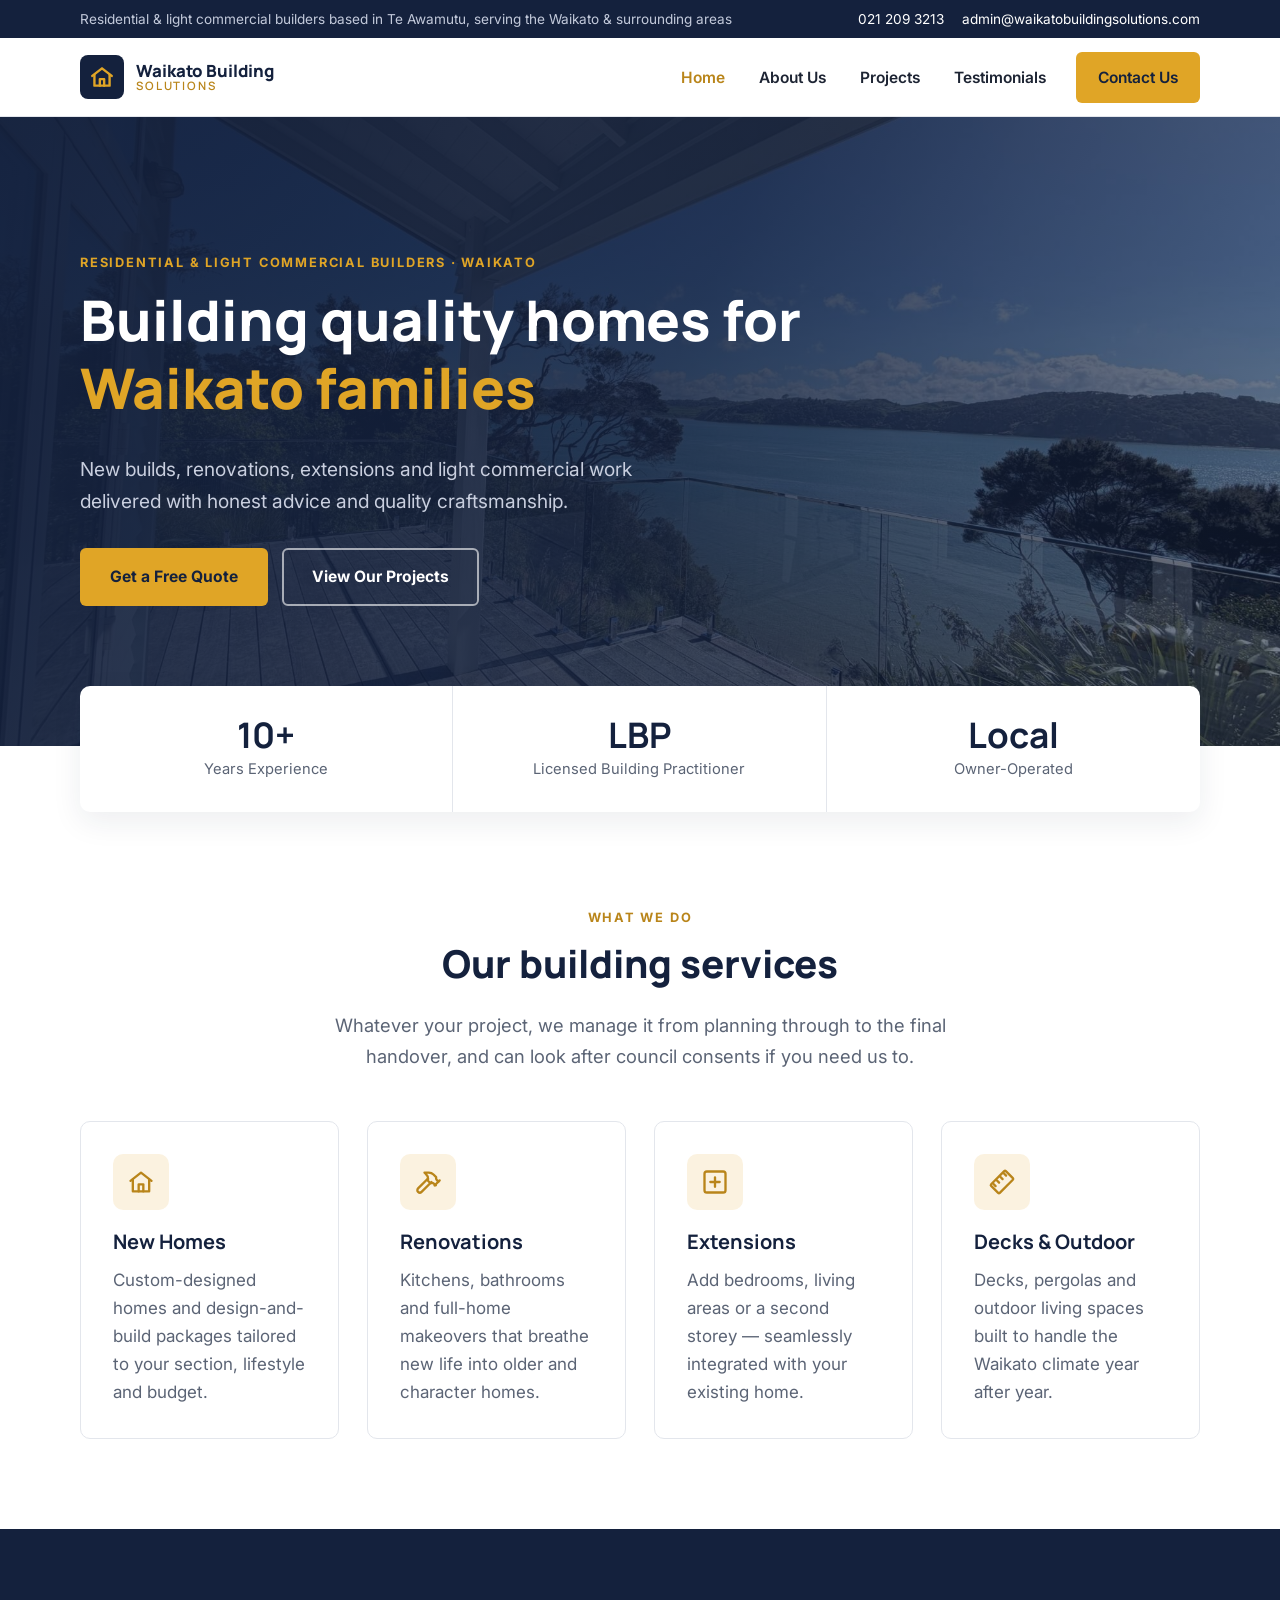
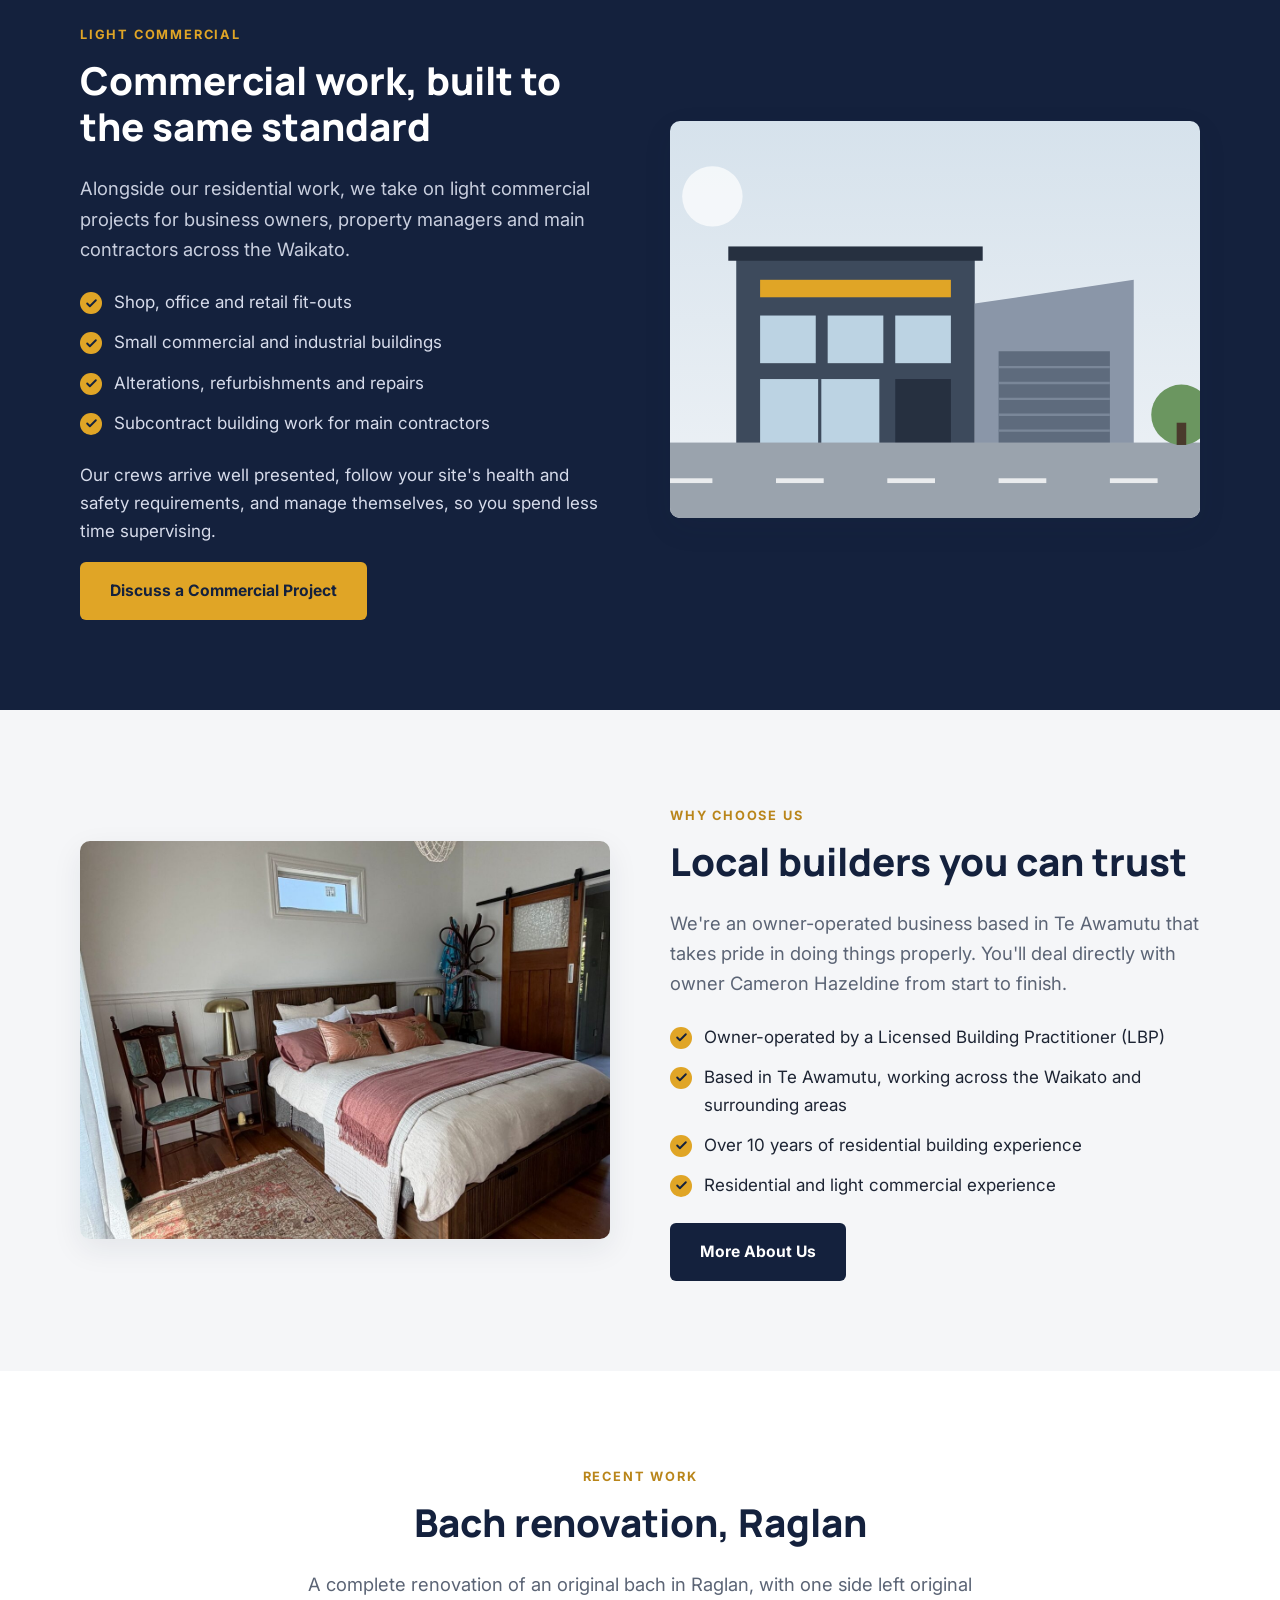
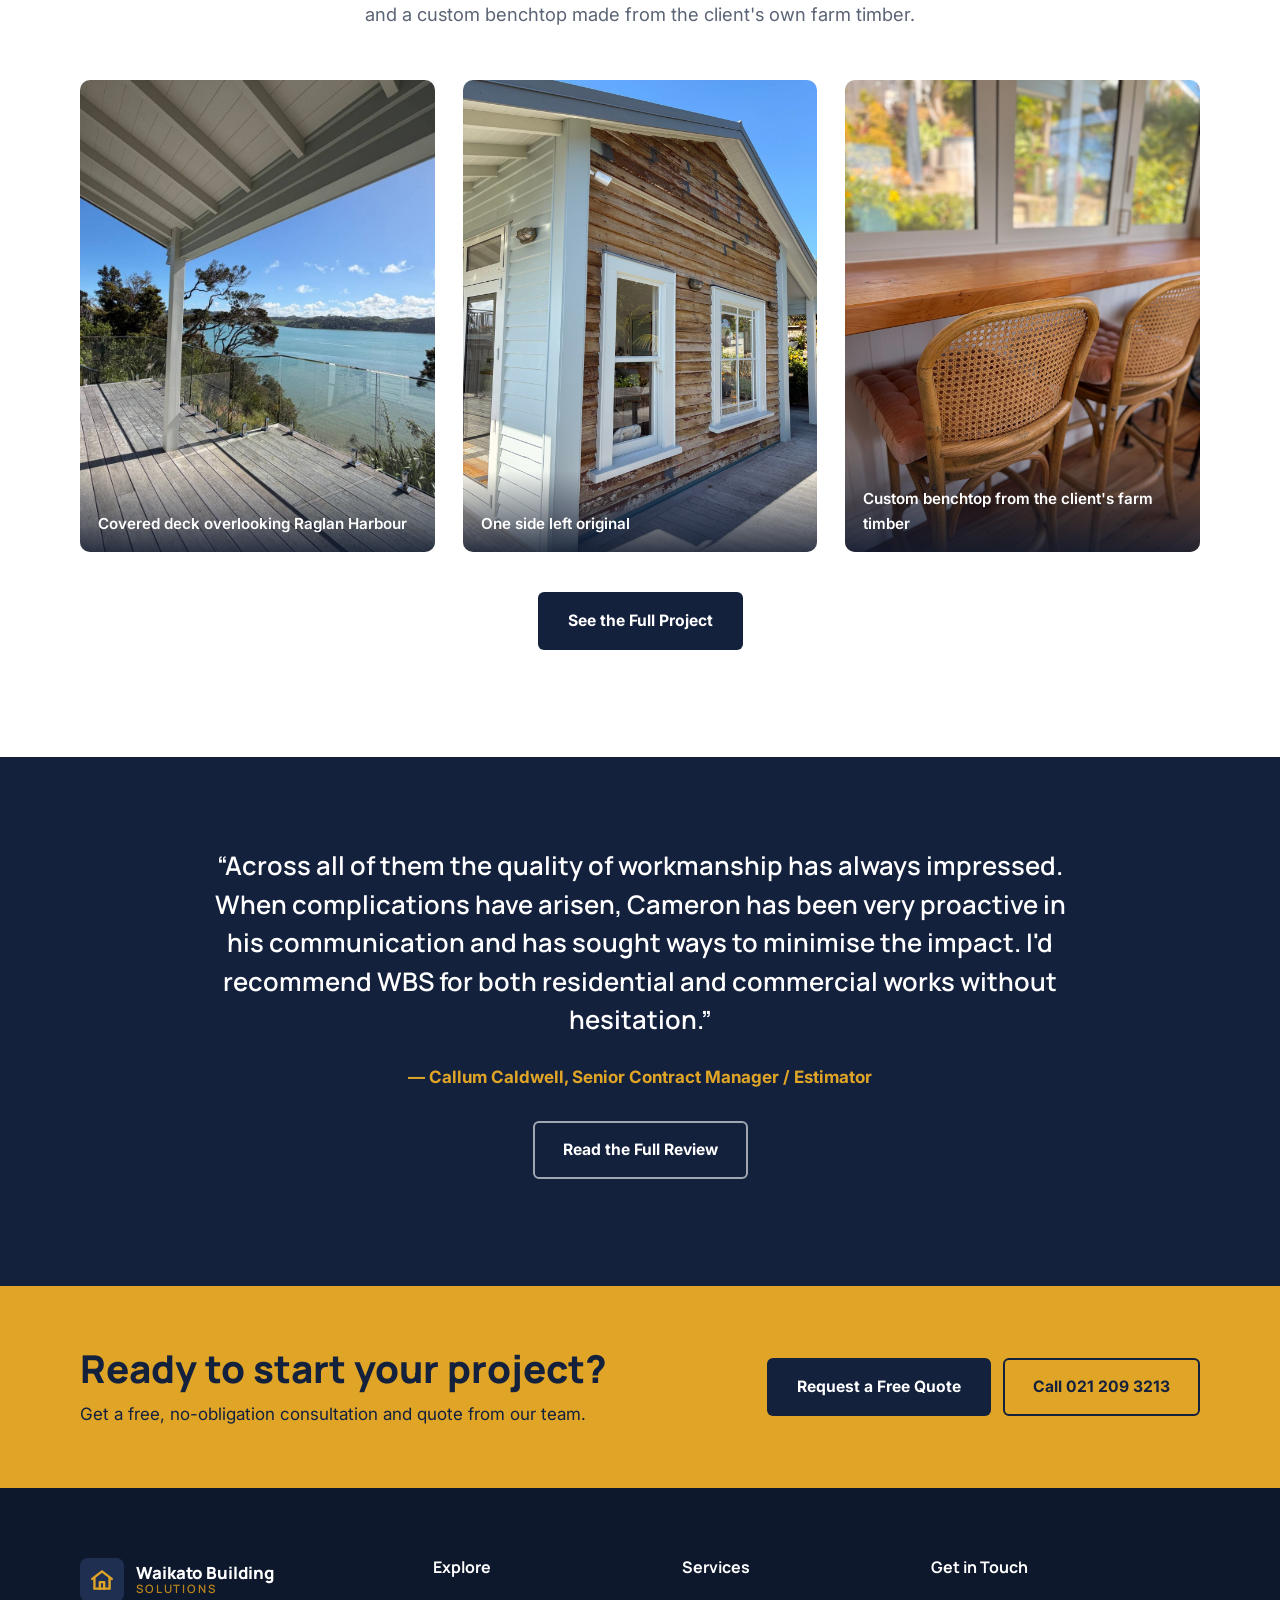
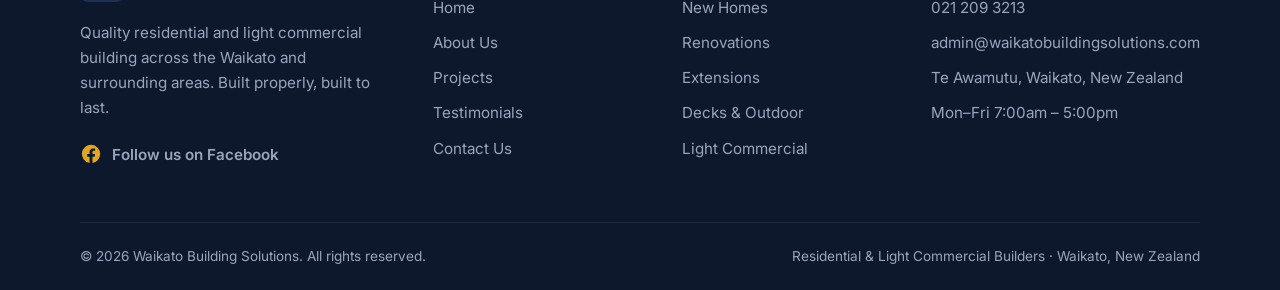
==== commit 48090777: "Add Facebook page link Link the Facebook page from the footer on every page and from the Contact pag" ====
--- a/index.html
+++ b/index.html
@@ -32,6 +32,7 @@
     "telephone": "+64212093213",
     "email": "admin@waikatobuildingsolutions.com",
     "founder": { "@type": "Person", "name": "Cameron Hazeldine" },
+    "sameAs": ["https://www.facebook.com/profile.php?id=100076017555415"],
     "address": { "@type": "PostalAddress", "addressLocality": "Te Awamutu", "addressRegion": "Waikato", "addressCountry": "NZ" },
     "areaServed": { "@type": "AdministrativeArea", "name": "Waikato and surrounding areas" },
     "description": "Residential and light commercial builders delivering new homes, renovations, extensions and light commercial projects across the Waikato and surrounding areas."
@@ -217,6 +218,7 @@
             <span class="logo-text">Waikato Building<small>Solutions</small></span>
           </a>
           <p>Quality residential and light commercial building across the Waikato and surrounding areas. Built properly, built to last.</p>
+          <a href="https://www.facebook.com/profile.php?id=100076017555415" class="social-link" target="_blank" rel="noopener" aria-label="Waikato Building Solutions on Facebook"><svg viewBox="0 0 24 24" fill="currentColor" aria-hidden="true"><path d="M22 12a10 10 0 10-11.56 9.88v-6.99H7.9V12h2.54V9.8c0-2.5 1.49-3.89 3.78-3.89 1.09 0 2.24.2 2.24.2v2.46h-1.26c-1.24 0-1.63.77-1.63 1.56V12h2.78l-.44 2.89h-2.34v6.99A10 10 0 0022 12z"/></svg><span>Follow us on Facebook</span></a>
         </div>
         <div>
           <h4>Explore</h4>
--- a/css/styles.css
+++ b/css/styles.css
@@ -396,3 +396,8 @@
   .gallery-caption { font-size: .8rem; padding: 30px 10px 10px; }
   .lightbox .lb-prev, .lightbox .lb-next { top: auto; bottom: 18px; transform: none; }
 }
+
+/* Social links */
+.social-link { display: inline-flex; align-items: center; gap: 10px; margin-top: 6px; color: #c9cfdf; font-weight: 600; }
+.social-link svg { width: 22px; height: 22px; color: var(--accent); }
+.site-footer .social-link:hover, .site-footer .social-link:hover svg { color: var(--accent); }
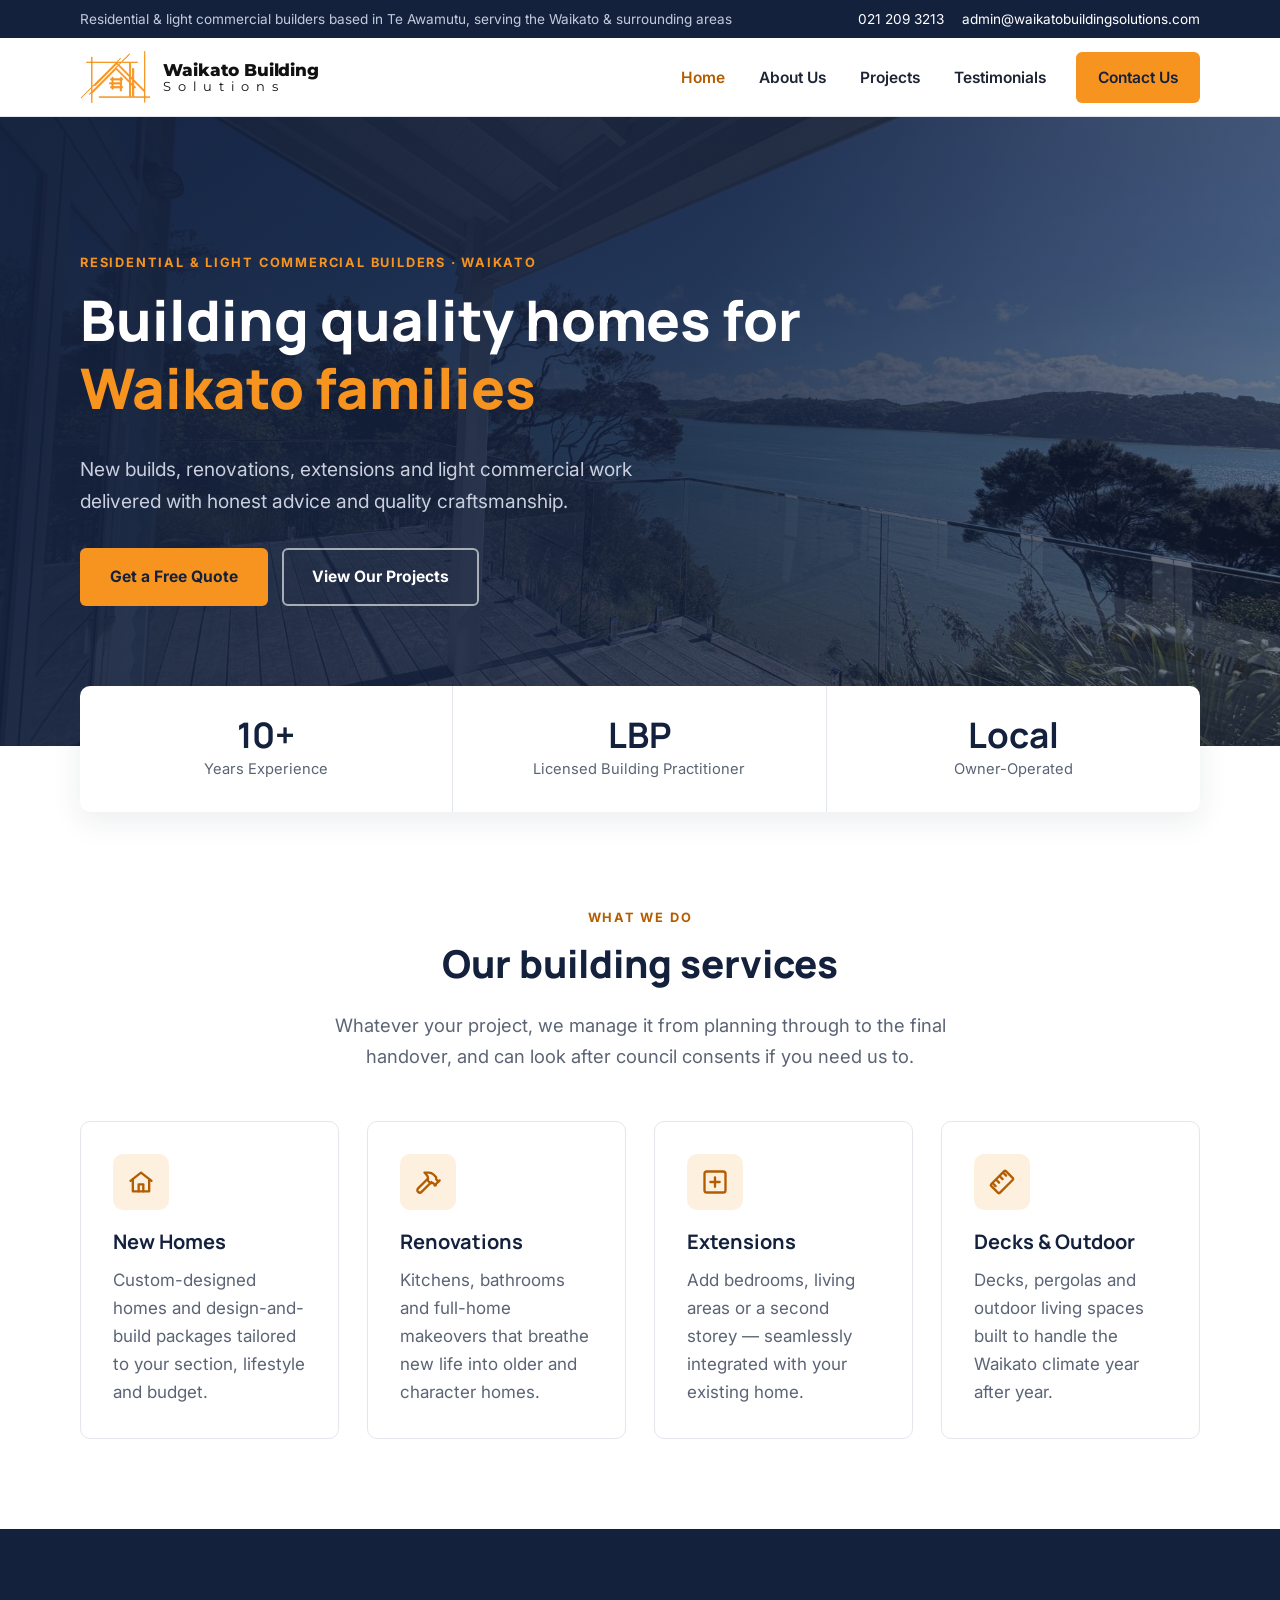
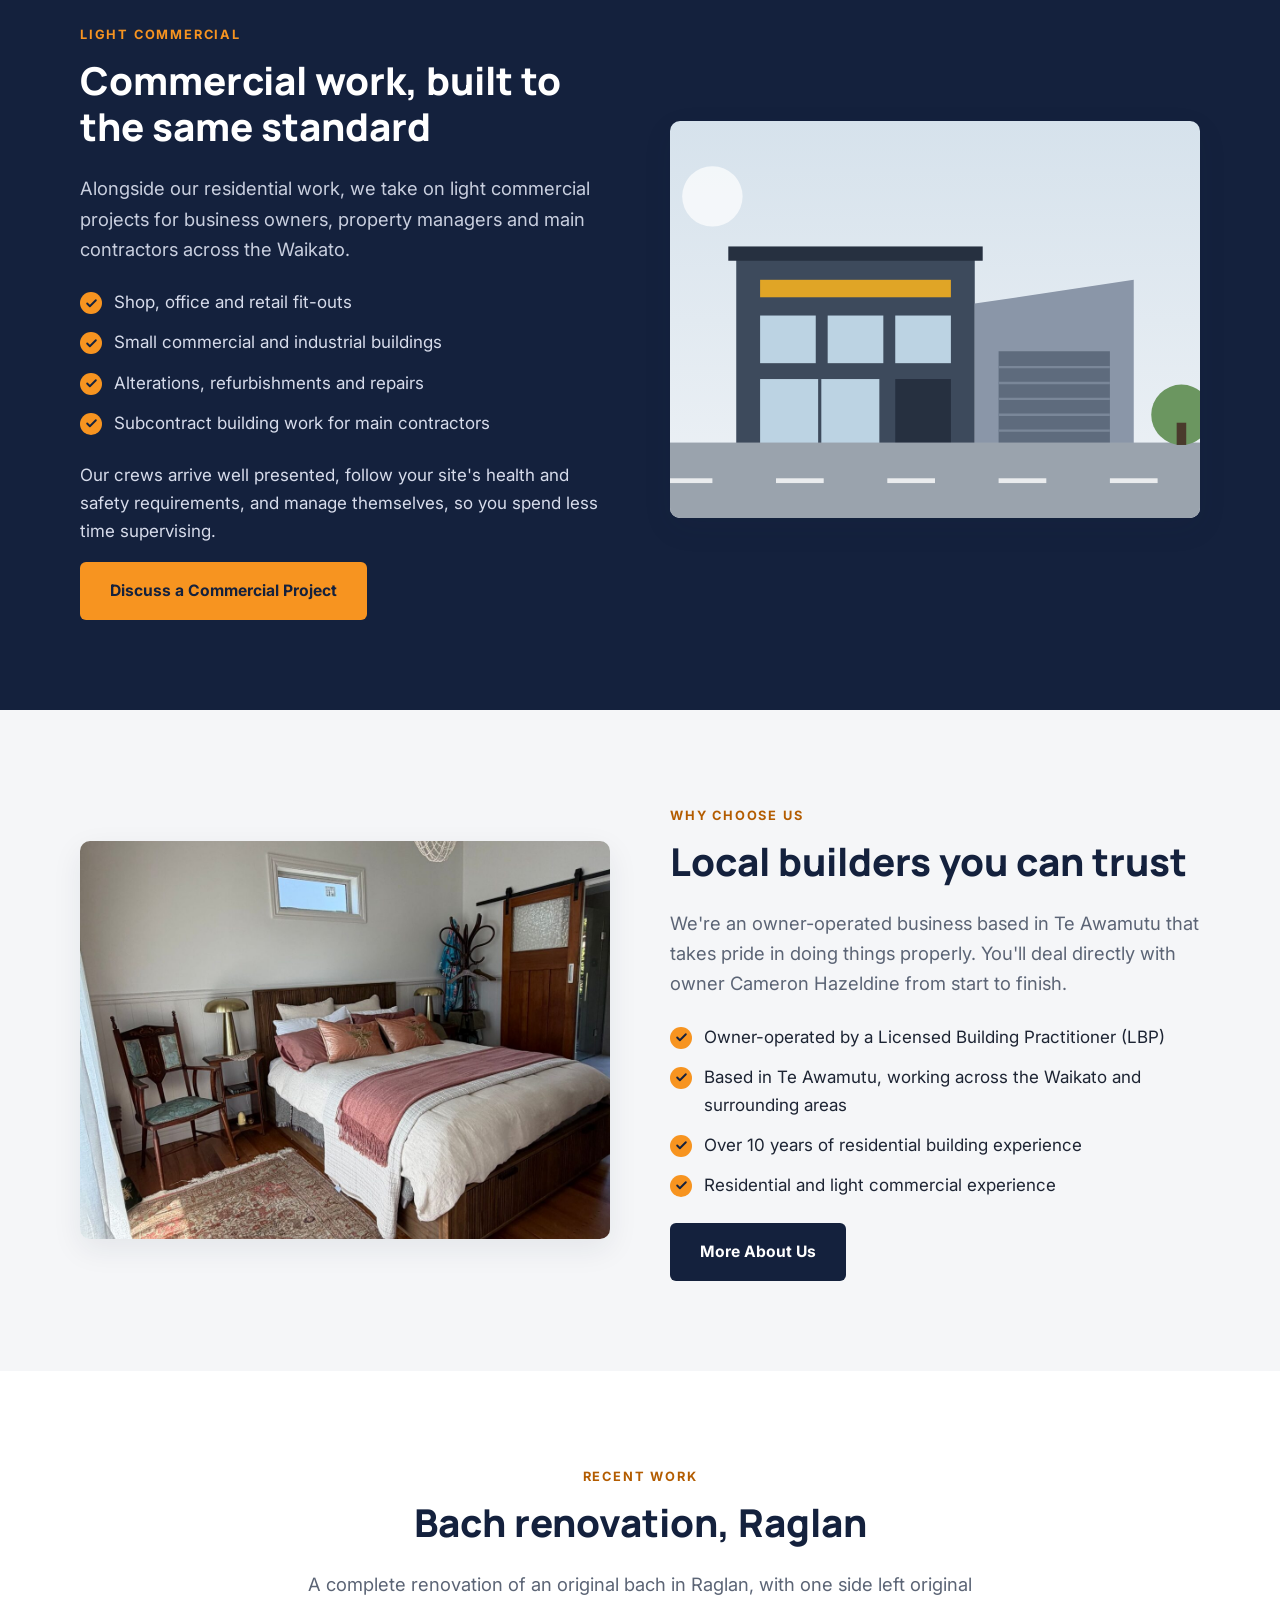
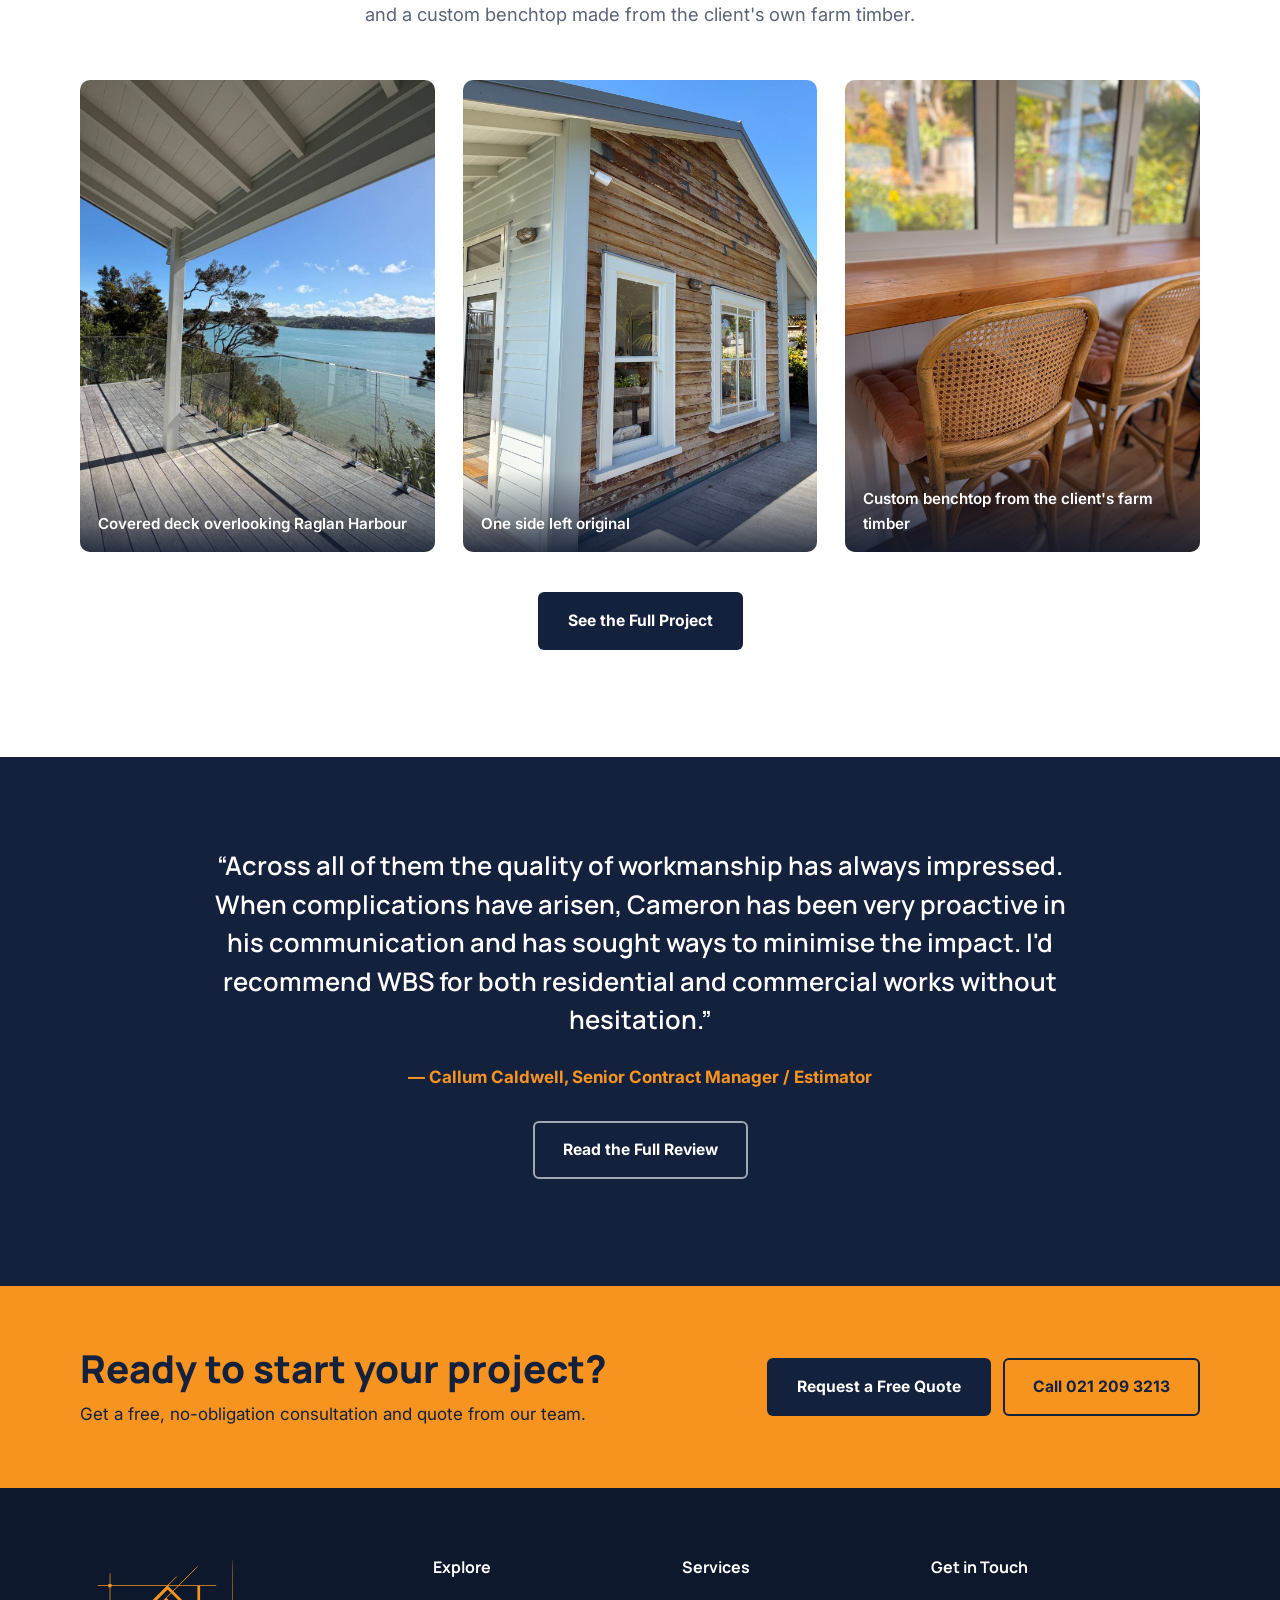
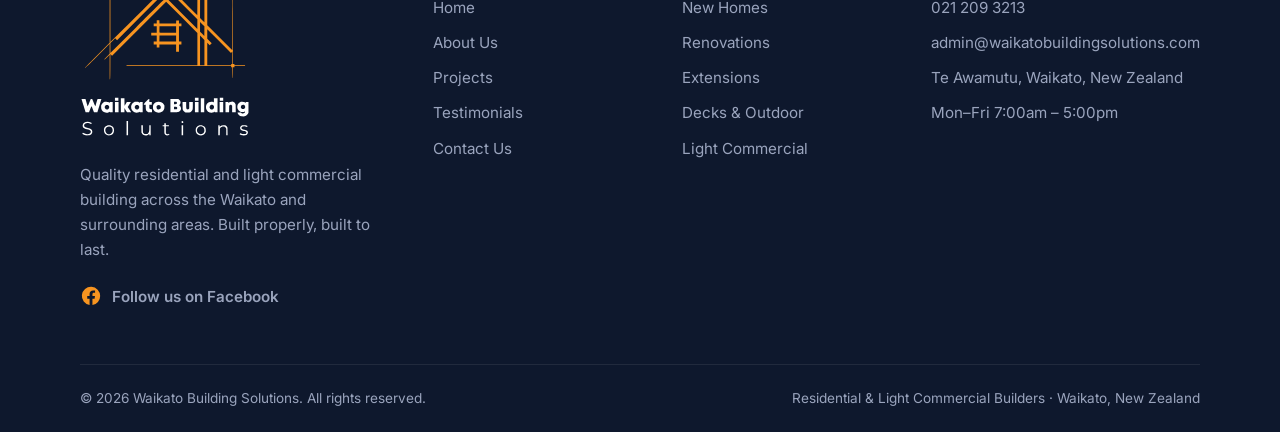
==== commit 5edbbdbf: "Add company logo and brand orange Trace the supplied logo into crisp SVG files and use them in the h" ====
--- a/index.html
+++ b/index.html
@@ -19,7 +19,7 @@
   <link rel="icon" href="images/favicon.svg" type="image/svg+xml">
   <link rel="preconnect" href="https://fonts.googleapis.com">
   <link rel="preconnect" href="https://fonts.gstatic.com" crossorigin>
-  <link href="https://fonts.googleapis.com/css2?family=Inter:wght@400;500;600;700&family=Manrope:wght@600;700;800&display=swap" rel="stylesheet">
+  <link href="https://fonts.googleapis.com/css2?family=Inter:wght@400;500;600;700&family=Manrope:wght@600;700;800&family=Montserrat:wght@400;800&display=swap" rel="stylesheet">
   <link rel="stylesheet" href="css/styles.css">
   <script type="application/ld+json">
   {
@@ -27,12 +27,12 @@
     "@type": "GeneralContractor",
     "name": "Waikato Building Solutions",
     "url": "https://www.waikatobuildingsolutions.com/",
-    "logo": "https://www.waikatobuildingsolutions.com/images/favicon.svg",
+    "logo": "https://www.waikatobuildingsolutions.com/images/logo.png",
     "image": "https://www.waikatobuildingsolutions.com/images/og-image.jpg",
     "telephone": "+64212093213",
     "email": "admin@waikatobuildingsolutions.com",
     "founder": { "@type": "Person", "name": "Cameron Hazeldine" },
-    "sameAs": ["https://www.facebook.com/profile.php?id=100076017555415"],
+    "sameAs": ["https://www.facebook.com/WaikatoBuildingSolutions/"],
     "address": { "@type": "PostalAddress", "addressLocality": "Te Awamutu", "addressRegion": "Waikato", "addressCountry": "NZ" },
     "areaServed": { "@type": "AdministrativeArea", "name": "Waikato and surrounding areas" },
     "description": "Residential and light commercial builders delivering new homes, renovations, extensions and light commercial projects across the Waikato and surrounding areas."
@@ -50,7 +50,7 @@
   <header class="site-header">
     <div class="container">
       <a href="index.html" class="logo" aria-label="Waikato Building Solutions home">
-        <span class="logo-mark"><svg width="26" height="26" viewBox="0 0 24 24" fill="none" stroke="#e0a526" stroke-width="2.2" stroke-linecap="round" stroke-linejoin="round" aria-hidden="true"><path d="M3 11l9-7 9 7"/><path d="M5 10v10h14V10"/><path d="M10 20v-6h4v6"/></svg></span>
+        <img src="images/logo-mark-bold.svg" class="logo-img" alt="" width="867" height="655">
         <span class="logo-text">Waikato Building<small>Solutions</small></span>
       </a>
       <button class="nav-toggle" aria-label="Toggle menu" aria-expanded="false" aria-controls="site-nav"><span></span><span></span><span></span></button>
@@ -69,7 +69,7 @@
   <main>
     <section class="hero">
       <div class="container">
-        <span class="eyebrow" style="color:#e0a526">Residential &amp; Light Commercial Builders · Waikato</span>
+        <span class="eyebrow" style="color:var(--accent)">Residential &amp; Light Commercial Builders · Waikato</span>
         <h1>Building quality homes for <em>Waikato families</em></h1>
         <p>New builds, renovations, extensions and light commercial work delivered with honest advice and quality craftsmanship.</p>
         <div class="hero-actions">
@@ -213,12 +213,9 @@
     <div class="container">
       <div class="footer-grid">
         <div>
-          <a href="index.html" class="logo" style="margin-bottom:18px">
-            <span class="logo-mark" style="background:#1f2f52"><svg width="26" height="26" viewBox="0 0 24 24" fill="none" stroke="#e0a526" stroke-width="2.2" stroke-linecap="round" stroke-linejoin="round" aria-hidden="true"><path d="M3 11l9-7 9 7"/><path d="M5 10v10h14V10"/><path d="M10 20v-6h4v6"/></svg></span>
-            <span class="logo-text">Waikato Building<small>Solutions</small></span>
-          </a>
+          <a href="index.html" class="footer-logo" aria-label="Waikato Building Solutions home"><img src="images/logo-light.svg" alt="Waikato Building Solutions" width="895" height="942"></a>
           <p>Quality residential and light commercial building across the Waikato and surrounding areas. Built properly, built to last.</p>
-          <a href="https://www.facebook.com/profile.php?id=100076017555415" class="social-link" target="_blank" rel="noopener" aria-label="Waikato Building Solutions on Facebook"><svg viewBox="0 0 24 24" fill="currentColor" aria-hidden="true"><path d="M22 12a10 10 0 10-11.56 9.88v-6.99H7.9V12h2.54V9.8c0-2.5 1.49-3.89 3.78-3.89 1.09 0 2.24.2 2.24.2v2.46h-1.26c-1.24 0-1.63.77-1.63 1.56V12h2.78l-.44 2.89h-2.34v6.99A10 10 0 0022 12z"/></svg><span>Follow us on Facebook</span></a>
+          <a href="https://www.facebook.com/WaikatoBuildingSolutions/" class="social-link" target="_blank" rel="noopener" aria-label="Waikato Building Solutions on Facebook"><svg viewBox="0 0 24 24" fill="currentColor" aria-hidden="true"><path d="M22 12a10 10 0 10-11.56 9.88v-6.99H7.9V12h2.54V9.8c0-2.5 1.49-3.89 3.78-3.89 1.09 0 2.24.2 2.24.2v2.46h-1.26c-1.24 0-1.63.77-1.63 1.56V12h2.78l-.44 2.89h-2.34v6.99A10 10 0 0022 12z"/></svg><span>Follow us on Facebook</span></a>
         </div>
         <div>
           <h4>Explore</h4>
--- a/css/styles.css
+++ b/css/styles.css
@@ -2,8 +2,8 @@
 :root {
   --navy: #14213d;
   --navy-2: #1f2f52;
-  --accent: #e0a526;
-  --accent-dark: #b9851a;
+  --accent: #f79420;
+  --accent-dark: #b35c00;
   --ink: #1d2433;
   --muted: #5b6475;
   --line: #e3e6ec;
@@ -88,12 +88,9 @@
 }
 .site-header .container { display: flex; align-items: center; justify-content: space-between; height: 78px; }
 .logo { display: flex; align-items: center; gap: 12px; text-decoration: none; }
-.logo-mark {
-  width: 44px; height: 44px; border-radius: 8px;
-  background: var(--navy); display: grid; place-items: center;
-}
-.logo-text { font-family: var(--font-head); font-weight: 800; color: var(--navy); line-height: 1.1; font-size: 1.05rem; }
-.logo-text small { display: block; font-weight: 600; font-size: 0.72rem; letter-spacing: .16em; text-transform: uppercase; color: var(--accent-dark); }
+.logo-img { height: 54px; width: auto; }
+.logo-text { font-family: "Montserrat", var(--font-head); font-weight: 800; color: #111; line-height: 1.15; font-size: 1.08rem; letter-spacing: -.01em; }
+.logo-text small { display: block; font-weight: 400; font-size: 0.8rem; letter-spacing: .52em; color: #111; }
 
 .nav ul { list-style: none; display: flex; gap: 6px; margin: 0; padding: 0; align-items: center; }
 .nav a {
@@ -157,7 +154,7 @@
 .card p { color: var(--muted); margin: 0; }
 .icon {
   width: 56px; height: 56px; border-radius: 10px;
-  background: rgba(224,165,38,.14); color: var(--accent-dark);
+  background: rgba(247,148,32,.14); color: var(--accent-dark);
   display: grid; place-items: center; margin-bottom: 20px;
 }
 .icon svg { width: 28px; height: 28px; }
@@ -207,7 +204,7 @@
 }
 .testimonial::before {
   content: "\201C"; position: absolute; top: 6px; right: 26px;
-  font-family: Georgia, serif; font-size: 5rem; color: rgba(224,165,38,.3); line-height: 1;
+  font-family: Georgia, serif; font-size: 5rem; color: rgba(247,148,32,.3); line-height: 1;
 }
 .stars { color: var(--accent); letter-spacing: 2px; margin-bottom: 14px; font-size: 1.05rem; }
 .testimonial blockquote { margin: 0 0 24px; color: var(--ink); flex: 1; }
@@ -261,7 +258,7 @@
 .contact-info { background: var(--navy); color: #c9cfdf; border-radius: var(--radius); padding: 40px; }
 .contact-info h3 { color: #fff; }
 .contact-item { display: flex; gap: 16px; margin-bottom: 26px; }
-.contact-item .icon { background: rgba(224,165,38,.18); color: var(--accent); margin: 0; flex-shrink: 0; width: 48px; height: 48px; }
+.contact-item .icon { background: rgba(247,148,32,.18); color: var(--accent); margin: 0; flex-shrink: 0; width: 48px; height: 48px; }
 .contact-item .icon svg { width: 22px; height: 22px; }
 .contact-item strong { display: block; color: #fff; font-family: var(--font-head); }
 .contact-item a { color: #c9cfdf; text-decoration: none; overflow-wrap: anywhere; }
@@ -283,7 +280,7 @@
 }
 .field textarea { min-height: 150px; resize: vertical; }
 .field input:focus, .field select:focus, .field textarea:focus {
-  outline: none; border-color: var(--accent); box-shadow: 0 0 0 3px rgba(224,165,38,.2);
+  outline: none; border-color: var(--accent); box-shadow: 0 0 0 3px rgba(247,148,32,.2);
 }
 .field.has-error input, .field.has-error select, .field.has-error textarea { border-color: #c0392b; }
 .error-msg { color: #c0392b; font-size: .85rem; margin-top: 5px; display: none; }
@@ -305,7 +302,8 @@
 .site-footer li { margin-bottom: 10px; }
 .site-footer a { text-decoration: none; color: #9aa4bd; }
 .site-footer a:hover { color: var(--accent); }
-.site-footer .logo-text { color: #fff; }
+.footer-logo { display: inline-block; margin-bottom: 18px; }
+.footer-logo img { width: 170px; height: auto; }
 .footer-bottom {
   border-top: 1px solid rgba(255,255,255,.08); margin-top: 50px; padding: 22px 0;
   display: flex; justify-content: space-between; flex-wrap: wrap; gap: 10px; font-size: .85rem;
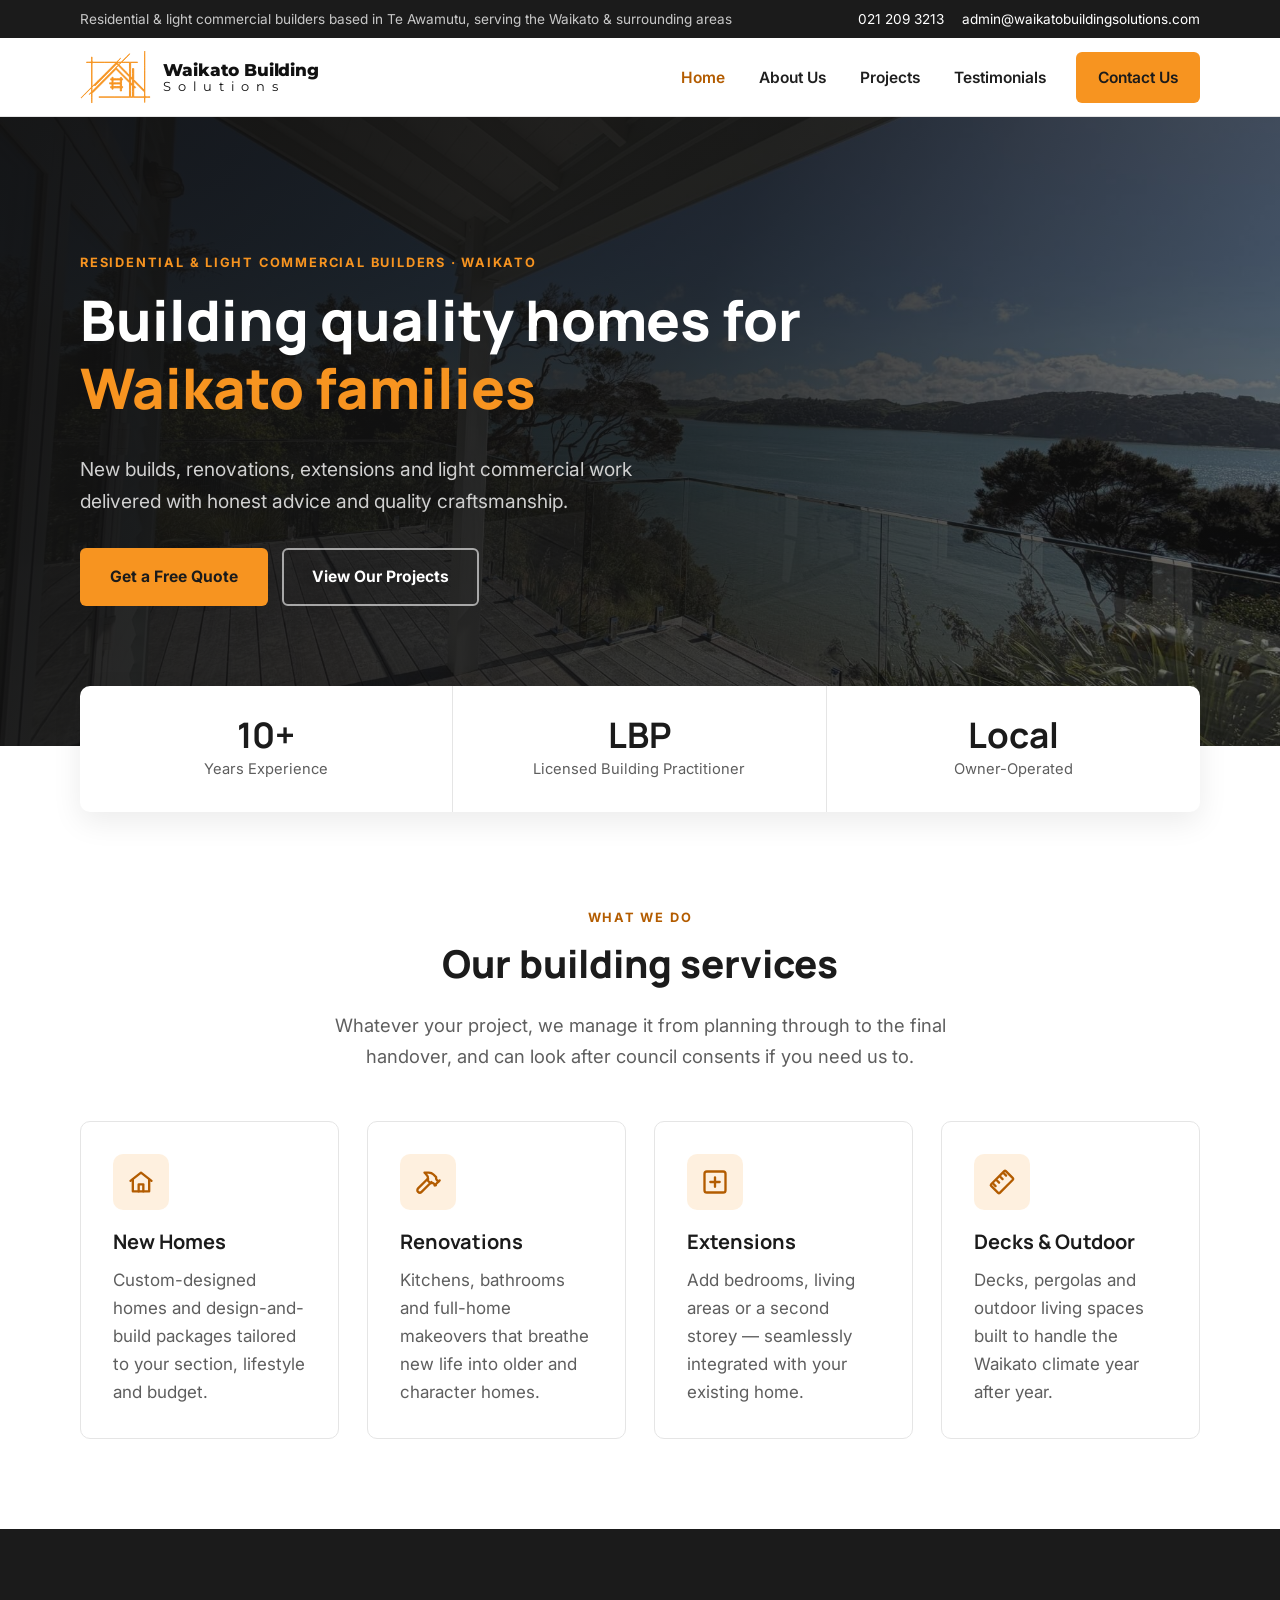
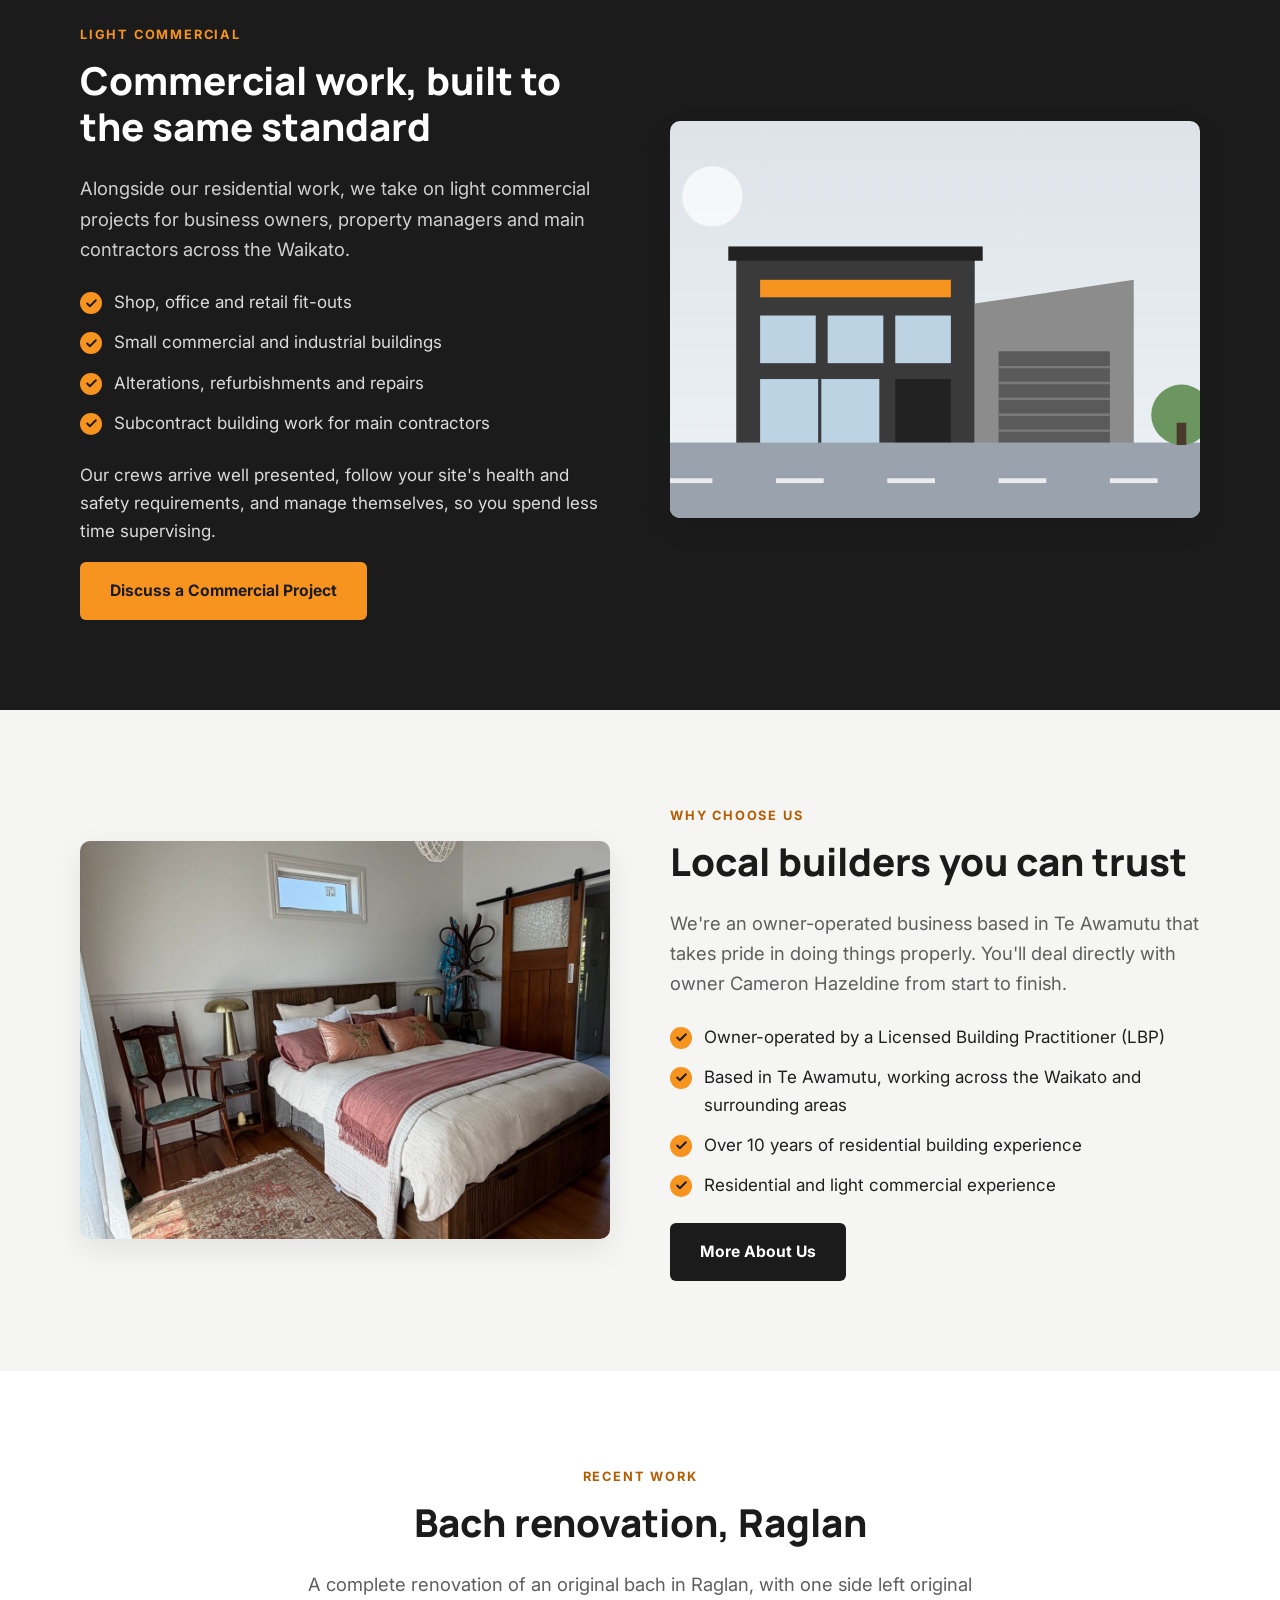
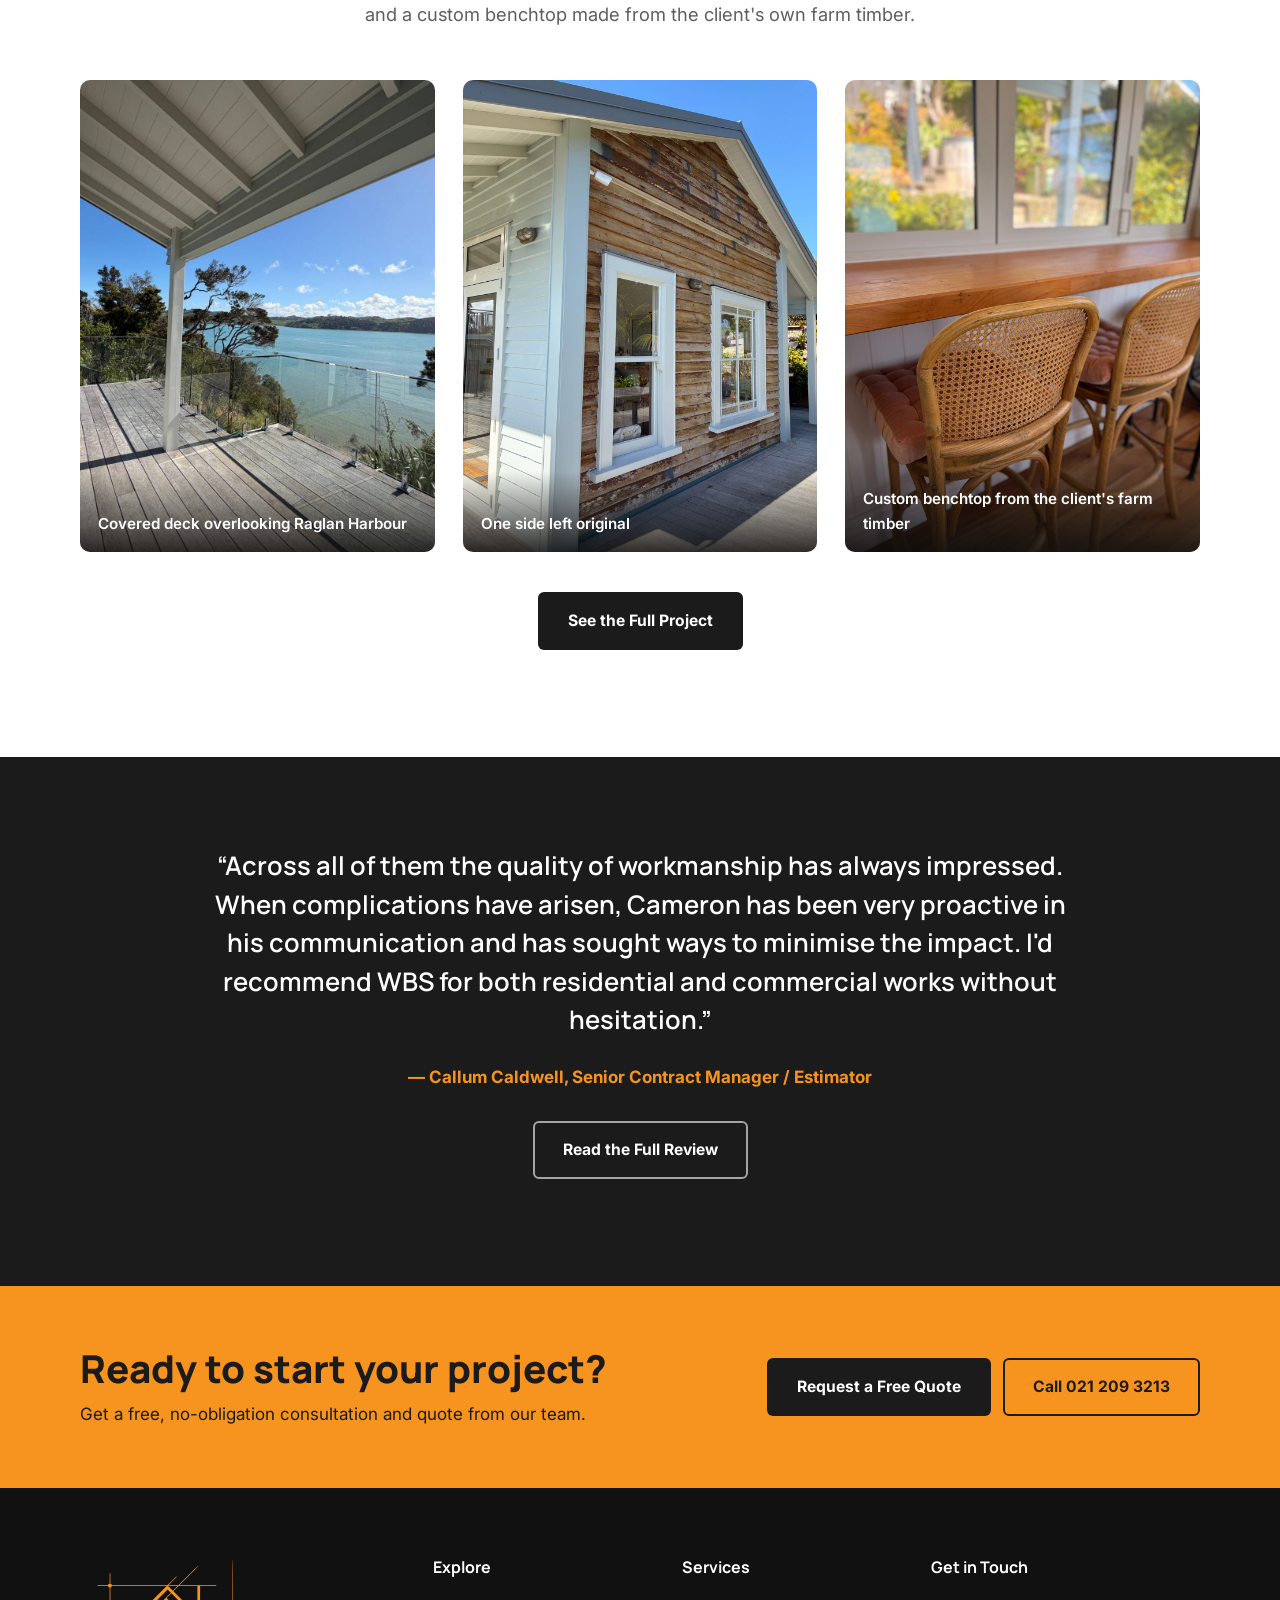
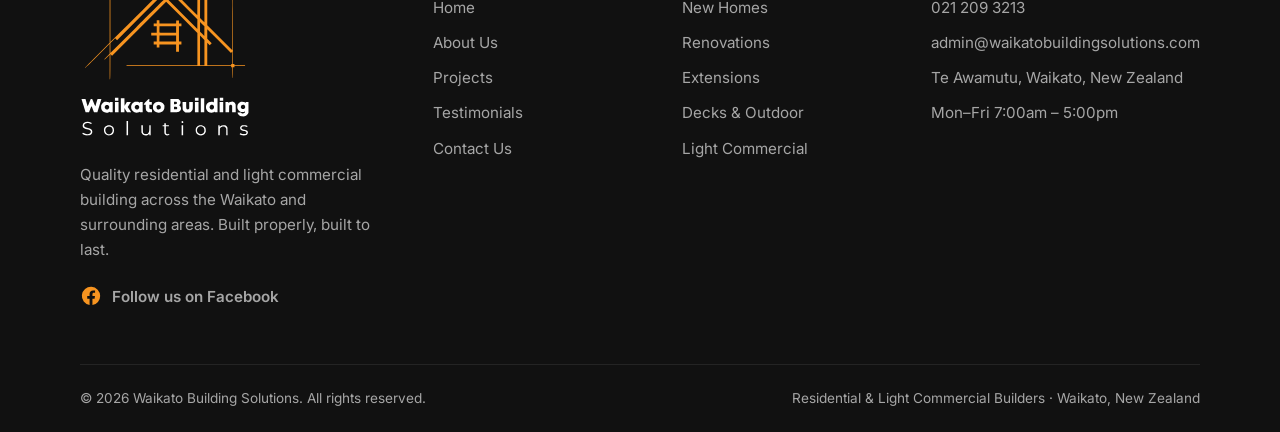
==== commit d36b0804: "Switch dark colour scheme from navy to charcoal Match the black-and-orange logo: dark sections, butt" ====
--- a/index.html
+++ b/index.html
@@ -15,7 +15,7 @@
   <meta property="og:image:alt" content="Covered deck overlooking Raglan Harbour, renovated by Waikato Building Solutions">
   <meta name="twitter:card" content="summary_large_image">
   <link rel="canonical" href="https://www.waikatobuildingsolutions.com/">
-  <meta name="theme-color" content="#14213d">
+  <meta name="theme-color" content="#1b1b1b">
   <link rel="icon" href="images/favicon.svg" type="image/svg+xml">
   <link rel="preconnect" href="https://fonts.googleapis.com">
   <link rel="preconnect" href="https://fonts.gstatic.com" crossorigin>
@@ -124,7 +124,7 @@
         <div class="reveal">
           <span class="eyebrow">Light Commercial</span>
           <h2>Commercial work, built to the same standard</h2>
-          <p class="lead" style="color:#c9cfdf">Alongside our residential work, we take on light commercial projects for business owners, property managers and main contractors across the Waikato.</p>
+          <p class="lead" style="color:#d0d0d0">Alongside our residential work, we take on light commercial projects for business owners, property managers and main contractors across the Waikato.</p>
           <ul class="checklist">
             <li>Shop, office and retail fit-outs</li>
             <li>Small commercial and industrial buildings</li>
@@ -203,7 +203,7 @@
         </div>
         <div style="display:flex;gap:12px;flex-wrap:wrap">
           <a href="contact.html" class="btn btn--dark">Request a Free Quote</a>
-          <a href="tel:+64212093213" class="btn btn--dark" style="background:transparent;color:#14213d;border-color:#14213d">Call 021 209 3213</a>
+          <a href="tel:+64212093213" class="btn btn--dark" style="background:transparent;color:#1b1b1b;border-color:#1b1b1b">Call 021 209 3213</a>
         </div>
       </div>
     </section>
--- a/css/styles.css
+++ b/css/styles.css
@@ -1,16 +1,16 @@
 /* Waikato Building Solutions — site styles */
 :root {
-  --navy: #14213d;
-  --navy-2: #1f2f52;
+  --charcoal: #1b1b1b;
+  --charcoal-2: #2b2b2b;
   --accent: #f79420;
   --accent-dark: #b35c00;
-  --ink: #1d2433;
-  --muted: #5b6475;
-  --line: #e3e6ec;
+  --ink: #1f1f1f;
+  --muted: #5e5e5e;
+  --line: #e5e5e5;
   --bg: #ffffff;
-  --bg-soft: #f5f6f8;
+  --bg-soft: #f5f5f4;
   --radius: 10px;
-  --shadow: 0 10px 30px rgba(20, 33, 61, 0.08);
+  --shadow: 0 10px 30px rgba(18, 18, 18, 0.08);
   --max: 1160px;
   --font-head: "Manrope", system-ui, sans-serif;
   --font-body: "Inter", system-ui, sans-serif;
@@ -29,7 +29,7 @@
 }
 img { max-width: 100%; height: auto; display: block; }
 a { color: inherit; }
-h1, h2, h3, h4 { font-family: var(--font-head); line-height: 1.2; margin: 0 0 0.6em; color: var(--navy); }
+h1, h2, h3, h4 { font-family: var(--font-head); line-height: 1.2; margin: 0 0 0.6em; color: var(--charcoal); }
 h1 { font-size: clamp(2.2rem, 5vw, 3.5rem); font-weight: 800; }
 h2 { font-size: clamp(1.7rem, 3.5vw, 2.4rem); font-weight: 800; }
 h3 { font-size: 1.25rem; font-weight: 700; }
@@ -38,7 +38,7 @@
 .container { width: 100%; max-width: var(--max); margin: 0 auto; padding: 0 20px; }
 .section { padding: 90px 0; }
 .section--soft { background: var(--bg-soft); }
-.section--dark { background: var(--navy); color: #d7dceb; }
+.section--dark { background: var(--charcoal); color: #dcdcdc; }
 .section--dark h2, .section--dark h3 { color: #fff; }
 .eyebrow {
   display: inline-block;
@@ -67,15 +67,15 @@
   font-family: var(--font-body);
 }
 .btn:hover { transform: translateY(-2px); }
-.btn--primary { background: var(--accent); color: var(--navy); }
+.btn--primary { background: var(--accent); color: var(--charcoal); }
 .btn--primary:hover { background: var(--accent-dark); color: #fff; }
 .btn--outline { border-color: rgba(255,255,255,.6); color: #fff; }
-.btn--outline:hover { background: #fff; color: var(--navy); }
-.btn--dark { background: var(--navy); color: #fff; }
-.btn--dark:hover { background: var(--navy-2); }
+.btn--outline:hover { background: #fff; color: var(--charcoal); }
+.btn--dark { background: var(--charcoal); color: #fff; }
+.btn--dark:hover { background: var(--charcoal-2); }
 
 /* Top bar & header */
-.topbar { background: var(--navy); color: #c3cadb; font-size: 0.85rem; }
+.topbar { background: var(--charcoal); color: #c8c8c8; font-size: 0.85rem; }
 .topbar .container { display: flex; justify-content: space-between; gap: 16px; padding-top: 8px; padding-bottom: 8px; flex-wrap: wrap; }
 .topbar a { text-decoration: none; color: #fff; }
 .topbar span + span { margin-left: 18px; }
@@ -98,35 +98,35 @@
   padding: 10px 14px; border-radius: 6px; color: var(--ink);
 }
 .nav a:hover, .nav a[aria-current="page"] { color: var(--accent-dark); }
-.nav .btn { margin-left: 10px; padding: 11px 20px; color: var(--navy); }
+.nav .btn { margin-left: 10px; padding: 11px 20px; color: var(--charcoal); }
 .nav .btn:hover { color: #fff; }
 
 .nav-toggle {
   display: none; background: none; border: 0; cursor: pointer; padding: 8px;
 }
-.nav-toggle span { display: block; width: 26px; height: 3px; background: var(--navy); margin: 5px 0; border-radius: 2px; transition: .25s; }
+.nav-toggle span { display: block; width: 26px; height: 3px; background: var(--charcoal); margin: 5px 0; border-radius: 2px; transition: .25s; }
 
 /* Hero */
 .hero {
   position: relative;
   background:
-    linear-gradient(115deg, rgba(20,33,61,.96) 0%, rgba(20,33,61,.85) 50%, rgba(20,33,61,.55) 100%),
+    linear-gradient(115deg, rgba(18,18,18,.96) 0%, rgba(18,18,18,.85) 50%, rgba(18,18,18,.55) 100%),
     url("../images/projects/raglan-deck-wide.jpg") center 60%/cover no-repeat;
-  color: #e6e9f2;
+  color: #e8e8e8;
   padding: 130px 0 140px;
 }
 .hero h1 { color: #fff; max-width: 760px; }
 .hero h1 em { font-style: normal; color: var(--accent); }
-.hero p { font-size: 1.2rem; max-width: 600px; color: #c9cfdf; }
+.hero p { font-size: 1.2rem; max-width: 600px; color: #d0d0d0; }
 .hero-actions { display: flex; gap: 14px; flex-wrap: wrap; margin-top: 30px; }
 
 .page-hero {
-  background: linear-gradient(115deg, var(--navy) 0%, var(--navy-2) 100%);
-  color: #c9cfdf;
+  background: linear-gradient(115deg, var(--charcoal) 0%, var(--charcoal-2) 100%);
+  color: #d0d0d0;
   padding: 80px 0 70px;
 }
 .page-hero h1 { color: #fff; margin-bottom: .3em; }
-.breadcrumb { font-size: .9rem; color: #9aa4bd; }
+.breadcrumb { font-size: .9rem; color: #a6a6a6; }
 .breadcrumb a { color: var(--accent); text-decoration: none; }
 
 /* Stats strip */
@@ -137,7 +137,7 @@
 }
 .stat { padding: 30px 20px; text-align: center; border-right: 1px solid var(--line); }
 .stat:last-child { border-right: 0; }
-.stat strong { display: block; font-family: var(--font-head); font-size: 2.2rem; color: var(--navy); line-height: 1.1; }
+.stat strong { display: block; font-family: var(--font-head); font-size: 2.2rem; color: var(--charcoal); line-height: 1.1; }
 .stat span { color: var(--muted); font-size: .92rem; }
 
 /* Grids & cards */
@@ -166,7 +166,7 @@
 .checklist li { position: relative; padding-left: 34px; margin-bottom: 12px; }
 .checklist li::before {
   content: ""; position: absolute; left: 0; top: 4px; width: 22px; height: 22px; border-radius: 50%;
-  background: var(--accent) url("data:image/svg+xml,%3Csvg xmlns='http://www.w3.org/2000/svg' viewBox='0 0 24 24' fill='none' stroke='%2314213d' stroke-width='3.5' stroke-linecap='round' stroke-linejoin='round'%3E%3Cpolyline points='20 6 9 17 4 12'/%3E%3C/svg%3E") center/13px no-repeat;
+  background: var(--accent) url("data:image/svg+xml,%3Csvg xmlns='http://www.w3.org/2000/svg' viewBox='0 0 24 24' fill='none' stroke='%231b1b1b' stroke-width='3.5' stroke-linecap='round' stroke-linejoin='round'%3E%3Cpolyline points='20 6 9 17 4 12'/%3E%3C/svg%3E") center/13px no-repeat;
 }
 
 /* Projects */
@@ -175,7 +175,7 @@
   border: 1px solid var(--line); background: #fff; color: var(--ink);
   padding: 9px 20px; border-radius: 30px; font-weight: 600; cursor: pointer; font-family: var(--font-body); font-size: .93rem;
 }
-.filter-btn.is-active, .filter-btn:hover { background: var(--navy); color: #fff; border-color: var(--navy); }
+.filter-btn.is-active, .filter-btn:hover { background: var(--charcoal); color: #fff; border-color: var(--charcoal); }
 
 .project {
   background: #fff; border-radius: var(--radius); overflow: hidden;
@@ -187,7 +187,7 @@
 .project:hover .project-media img { transform: scale(1.05); }
 .tag {
   position: absolute; top: 14px; left: 14px;
-  background: var(--accent); color: var(--navy);
+  background: var(--accent); color: var(--charcoal);
   font-size: .75rem; font-weight: 700; letter-spacing: .06em; text-transform: uppercase;
   padding: 5px 12px; border-radius: 4px;
 }
@@ -210,15 +210,16 @@
 .testimonial blockquote { margin: 0 0 24px; color: var(--ink); flex: 1; }
 .testimonial--wide { max-width: 860px; margin: 0 auto; padding: 48px; }
 .testimonial--wide blockquote { font-size: 1.12rem; line-height: 1.75; }
-.testimonial--wide blockquote p:last-child { margin-bottom: 0; font-weight: 600; color: var(--navy); }
+.testimonial--wide blockquote p:last-child { margin-bottom: 0; font-weight: 600; color: var(--charcoal); }
 @media (max-width: 640px) { .testimonial--wide { padding: 30px 24px; } }
 .client { display: flex; align-items: center; gap: 14px; }
 .avatar {
-  width: 48px; height: 48px; border-radius: 50%; background: var(--navy); color: #fff;
+  width: 48px; height: 48px; border-radius: 50%; background: var(--charcoal); color: #fff;
   display: grid; place-items: center; font-weight: 700; font-family: var(--font-head);
 }
-.client strong { display: block; color: var(--navy); }
+.client strong { display: block; color: var(--charcoal); }
 .client span { font-size: .88rem; color: var(--muted); }
+.client .avatar { color: #fff; font-size: .95rem; }
 
 .featured-quote { max-width: 860px; margin: 0 auto; text-align: center; }
 .featured-quote blockquote { font-family: var(--font-head); font-size: clamp(1.25rem, 2.5vw, 1.6rem); color: #fff; font-weight: 600; line-height: 1.5; margin: 0 0 24px; }
@@ -230,13 +231,13 @@
   font-family: var(--font-head); font-weight: 800; font-size: 2.6rem; color: var(--accent);
   line-height: 1; margin-bottom: 12px; display: block;
 }
-.section--dark .step p { color: #aeb6cb; }
+.section--dark .step p { color: #b4b4b4; }
 
 /* Team */
 .team-card { text-align: center; }
 .team-photo {
   width: 120px; height: 120px; border-radius: 50%; margin: 0 auto 18px;
-  background: linear-gradient(135deg, var(--navy), var(--navy-2));
+  background: linear-gradient(135deg, var(--charcoal), var(--charcoal-2));
   color: var(--accent); display: grid; place-items: center;
   font-family: var(--font-head); font-size: 2.2rem; font-weight: 800;
 }
@@ -251,17 +252,17 @@
 }
 .cta .container { display: flex; align-items: center; justify-content: space-between; gap: 30px; flex-wrap: wrap; }
 .cta h2 { margin: 0 0 .2em; }
-.cta p { margin: 0; color: var(--navy); }
+.cta p { margin: 0; color: var(--charcoal); }
 
 /* Contact */
 .contact-grid { display: grid; grid-template-columns: 1fr 1.4fr; gap: 50px; align-items: start; }
-.contact-info { background: var(--navy); color: #c9cfdf; border-radius: var(--radius); padding: 40px; }
+.contact-info { background: var(--charcoal); color: #d0d0d0; border-radius: var(--radius); padding: 40px; }
 .contact-info h3 { color: #fff; }
 .contact-item { display: flex; gap: 16px; margin-bottom: 26px; }
 .contact-item .icon { background: rgba(247,148,32,.18); color: var(--accent); margin: 0; flex-shrink: 0; width: 48px; height: 48px; }
 .contact-item .icon svg { width: 22px; height: 22px; }
 .contact-item strong { display: block; color: #fff; font-family: var(--font-head); }
-.contact-item a { color: #c9cfdf; text-decoration: none; overflow-wrap: anywhere; }
+.contact-item a { color: #d0d0d0; text-decoration: none; overflow-wrap: anywhere; }
 .contact-item > div { min-width: 0; }
 .contact-item a:hover { color: var(--accent); }
 .hours { width: 100%; border-collapse: collapse; font-size: .95rem; }
@@ -271,10 +272,10 @@
 .form-card { background: #fff; border: 1px solid var(--line); border-radius: var(--radius); padding: 40px; box-shadow: var(--shadow); }
 .form-row { display: grid; grid-template-columns: 1fr 1fr; gap: 18px; }
 .field { margin-bottom: 18px; }
-.field label { display: block; font-weight: 600; font-size: .92rem; margin-bottom: 6px; color: var(--navy); }
+.field label { display: block; font-weight: 600; font-size: .92rem; margin-bottom: 6px; color: var(--charcoal); }
 .field label .req { color: #c0392b; }
 .field input, .field select, .field textarea {
-  width: 100%; padding: 13px 14px; border: 1px solid #ccd2dd; border-radius: 6px;
+  width: 100%; padding: 13px 14px; border: 1px solid #d0d0d0; border-radius: 6px;
   font: inherit; font-size: .97rem; color: var(--ink); background: #fff;
   transition: border-color .2s, box-shadow .2s;
 }
@@ -295,12 +296,12 @@
 .map { border: 0; width: 100%; height: 380px; border-radius: var(--radius); display: block; }
 
 /* Footer */
-.site-footer { background: #0e182d; color: #9aa4bd; padding: 70px 0 0; font-size: .95rem; }
+.site-footer { background: #111111; color: #a6a6a6; padding: 70px 0 0; font-size: .95rem; }
 .footer-grid { display: grid; grid-template-columns: 1.5fr 1fr 1fr 1.2fr; gap: 40px; }
 .site-footer h4 { color: #fff; font-size: 1rem; margin-bottom: 18px; }
 .site-footer ul { list-style: none; padding: 0; margin: 0; }
 .site-footer li { margin-bottom: 10px; }
-.site-footer a { text-decoration: none; color: #9aa4bd; }
+.site-footer a { text-decoration: none; color: #a6a6a6; }
 .site-footer a:hover { color: var(--accent); }
 .footer-logo { display: inline-block; margin-bottom: 18px; }
 .footer-logo img { width: 170px; height: auto; }
@@ -371,10 +372,10 @@
 .gallery-item--wide img { position: absolute; inset: 0; }
 .gallery-caption {
   position: absolute; left: 0; right: 0; bottom: 0; padding: 40px 18px 16px;
-  background: linear-gradient(transparent, rgba(14,24,45,.85)); color: #fff; font-weight: 600; font-size: .95rem;
+  background: linear-gradient(transparent, rgba(12,12,12,.85)); color: #fff; font-weight: 600; font-size: .95rem;
 }
 .lightbox {
-  position: fixed; inset: 0; z-index: 100; background: rgba(10,16,30,.97);
+  position: fixed; inset: 0; z-index: 100; background: rgba(8,8,8,.97);
   display: none; align-items: center; justify-content: center; flex-direction: column; padding: 20px;
 }
 .lightbox.is-open { display: flex; }
@@ -384,7 +385,7 @@
   position: absolute; background: rgba(255,255,255,.12); color: #fff; border: 0; cursor: pointer;
   width: 48px; height: 48px; border-radius: 50%; font-size: 1.6rem; line-height: 1;
 }
-.lightbox button:hover { background: var(--accent); color: var(--navy); }
+.lightbox button:hover { background: var(--accent); color: var(--charcoal); }
 .lightbox .lb-close { top: 18px; right: 18px; }
 .lightbox .lb-prev { left: 18px; top: 50%; transform: translateY(-50%); }
 .lightbox .lb-next { right: 18px; top: 50%; transform: translateY(-50%); }
@@ -396,6 +397,6 @@
 }
 
 /* Social links */
-.social-link { display: inline-flex; align-items: center; gap: 10px; margin-top: 6px; color: #c9cfdf; font-weight: 600; }
+.social-link { display: inline-flex; align-items: center; gap: 10px; margin-top: 6px; color: #d0d0d0; font-weight: 600; }
 .social-link svg { width: 22px; height: 22px; color: var(--accent); }
 .site-footer .social-link:hover, .site-footer .social-link:hover svg { color: var(--accent); }
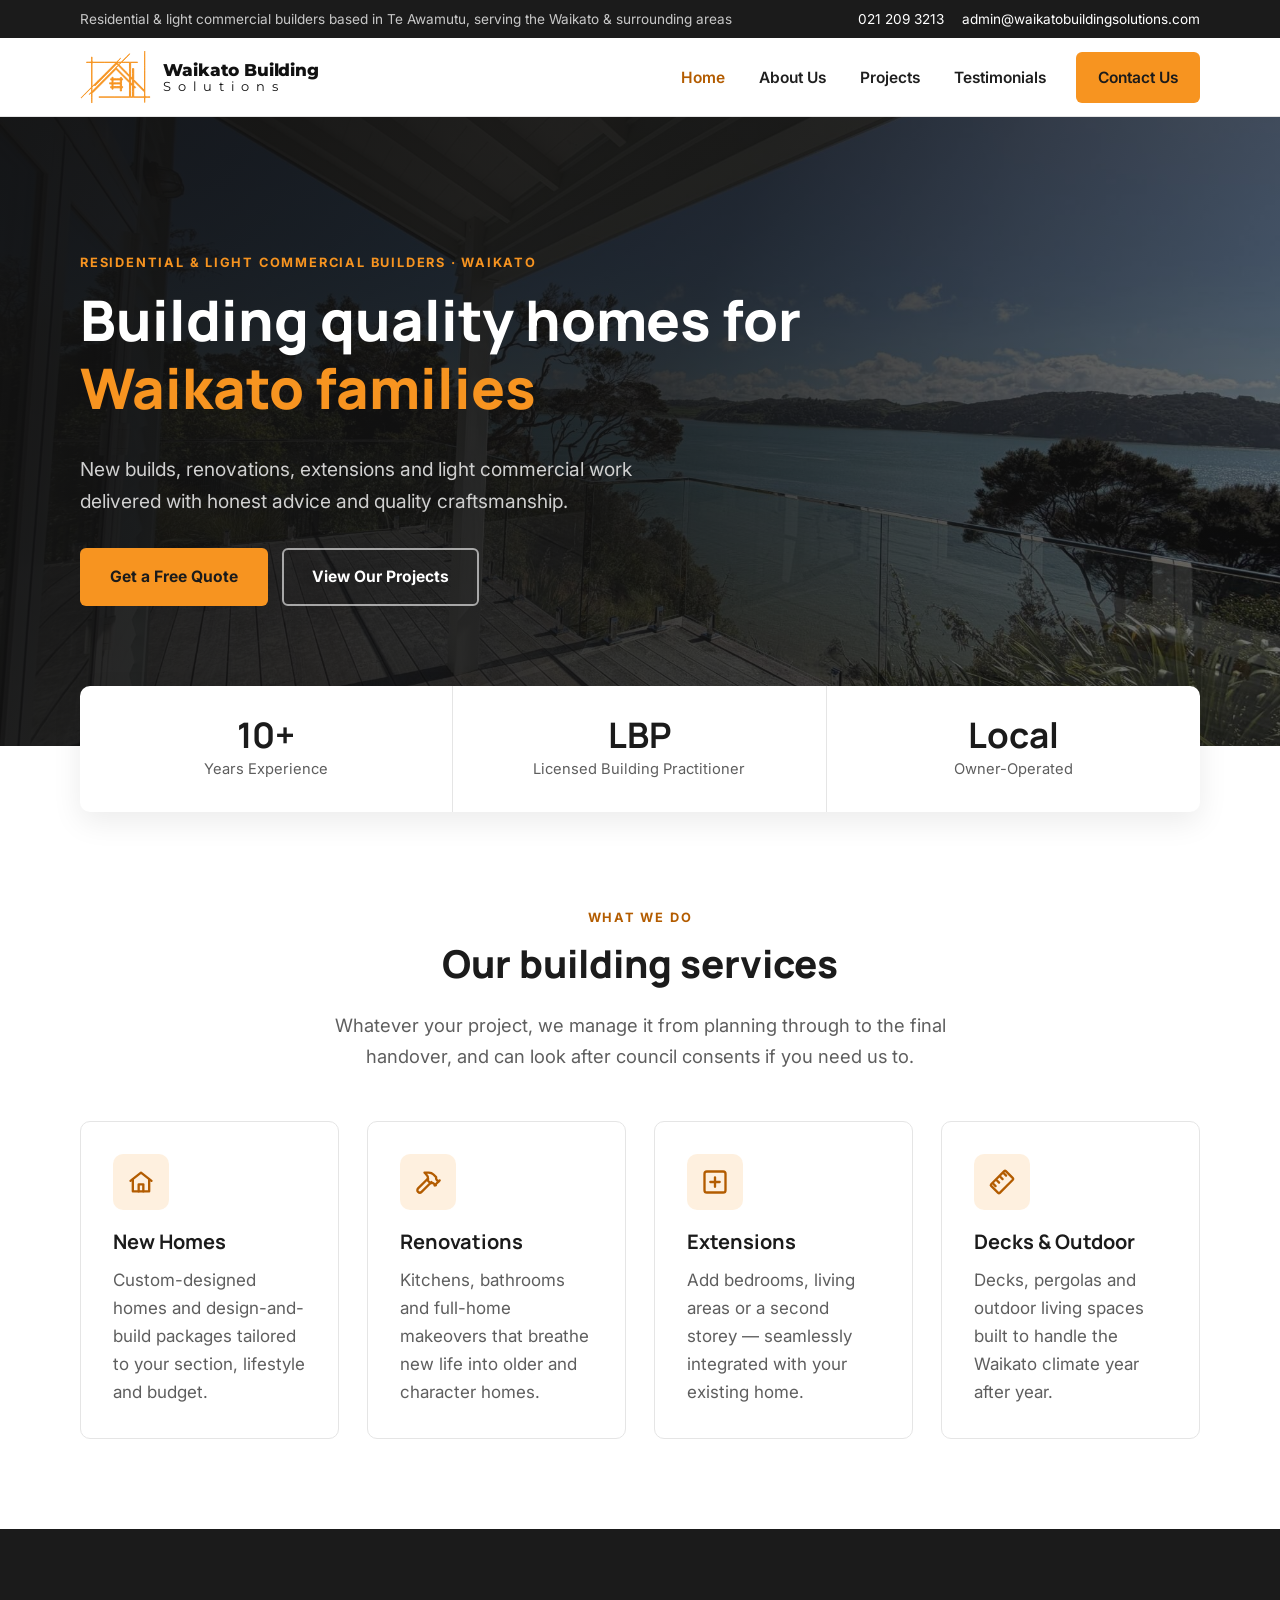
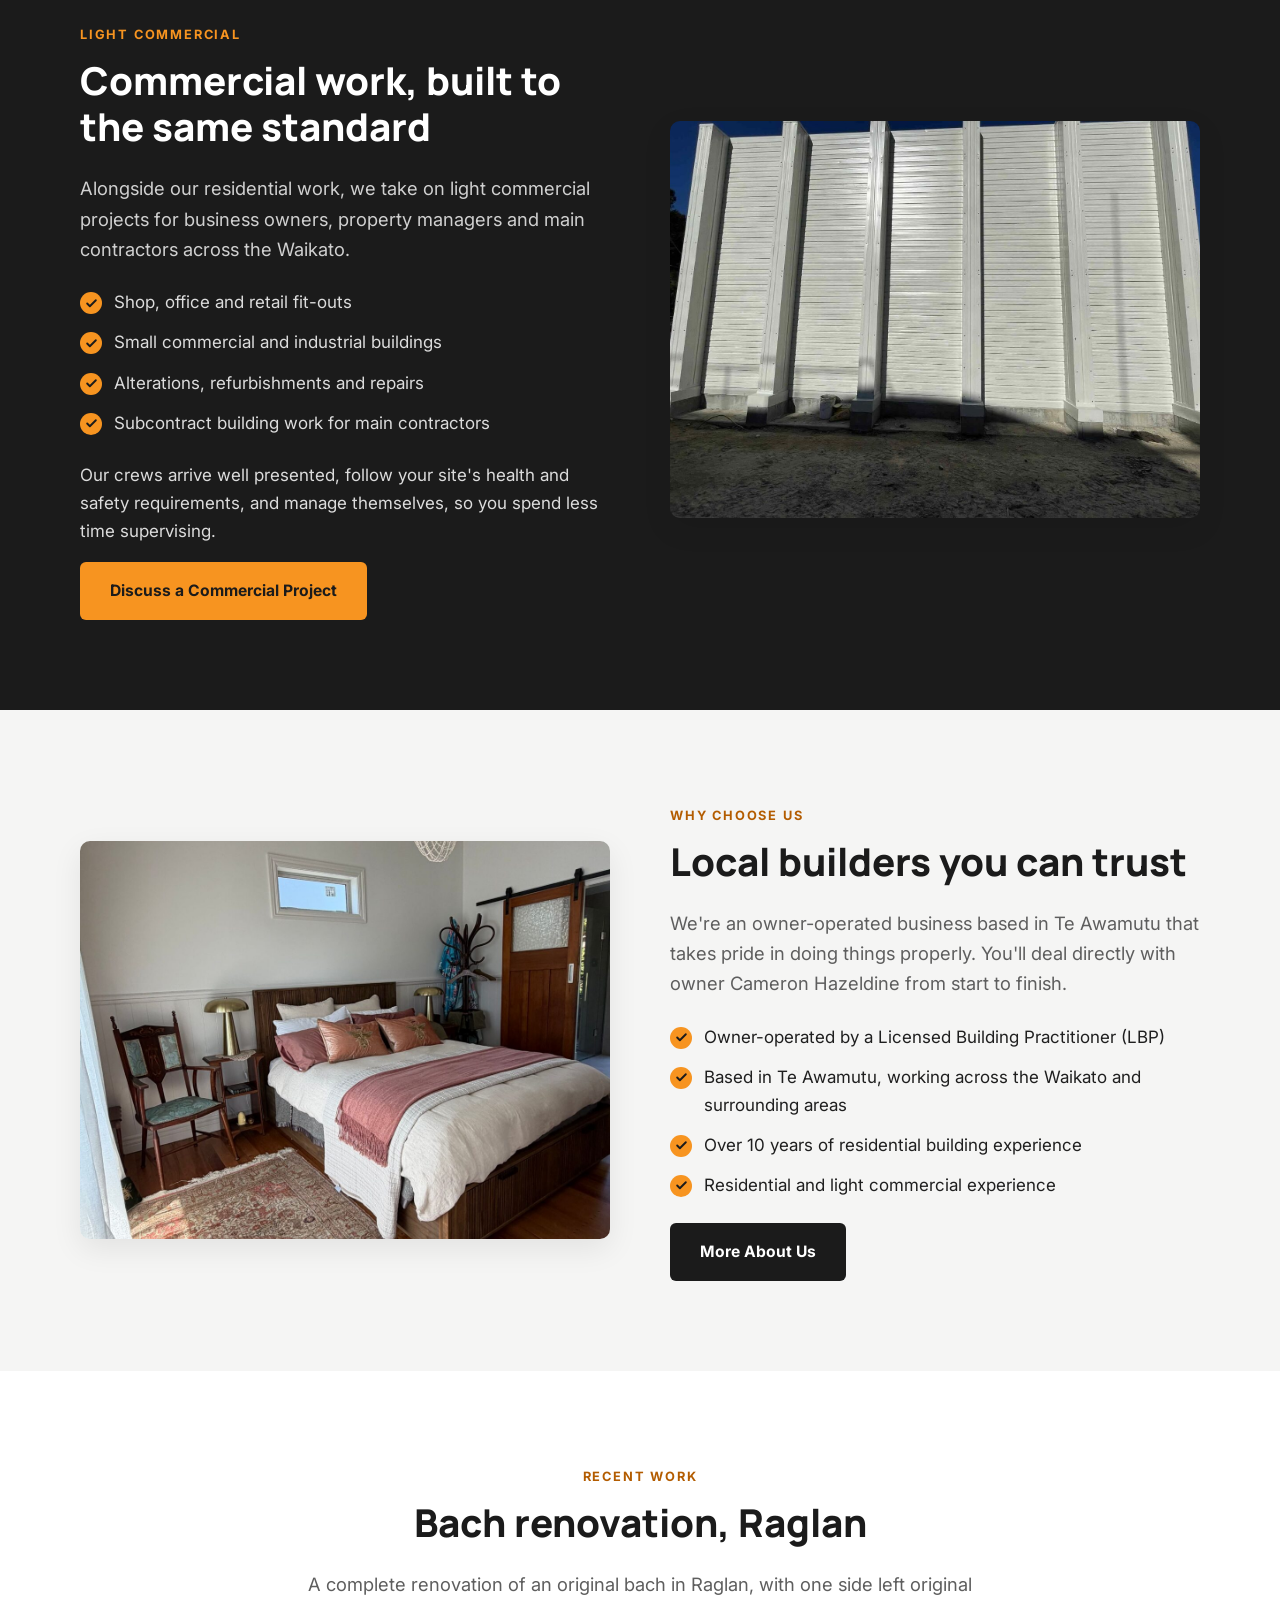
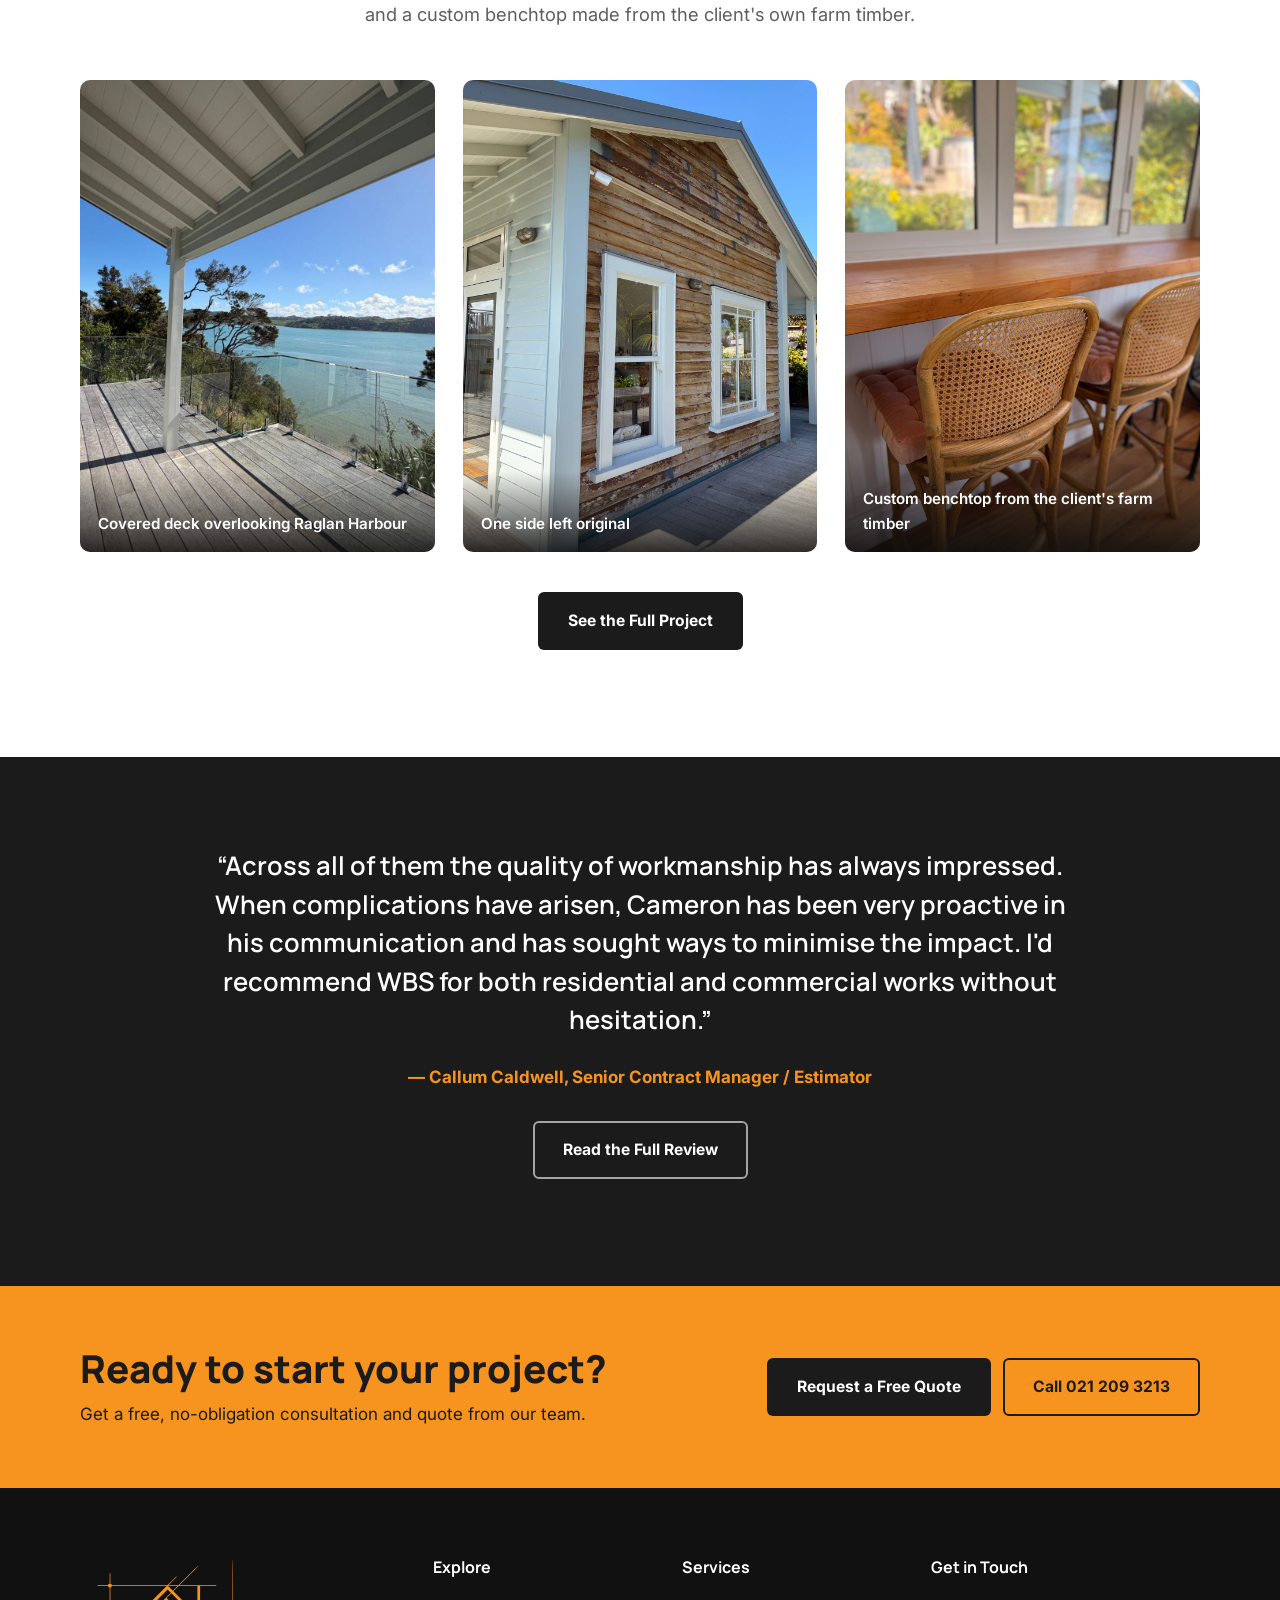
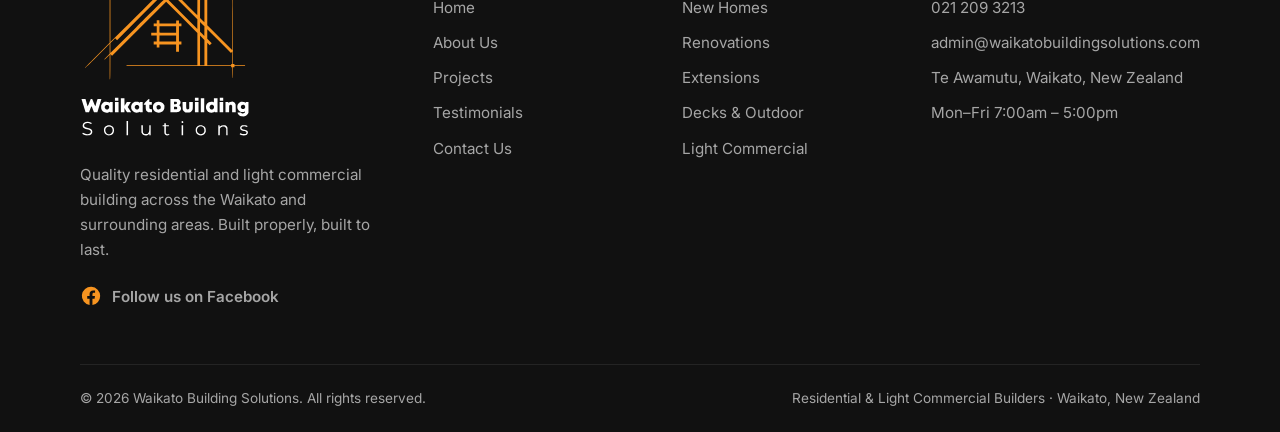
==== commit 10cc3ea1: "Add commercial project photos Add a light commercial case study (steel-framed, clad walls on an ener" ====
--- a/index.html
+++ b/index.html
@@ -135,7 +135,7 @@
           <a href="contact.html" class="btn btn--primary">Discuss a Commercial Project</a>
         </div>
         <div class="reveal">
-          <img src="images/commercial.svg" alt="Illustration of a light commercial building" width="800" height="500" loading="lazy">
+          <a href="projects.html#commercial"><img src="images/projects/commercial-walls-front.jpg" alt="Steel-framed, clad walls built by Waikato Building Solutions on a commercial site" width="1500" height="1025" loading="lazy"></a>
         </div>
       </div>
     </section>
--- a/css/styles.css
+++ b/css/styles.css
@@ -370,6 +370,9 @@
 .gallery-item:hover img, .photo-card:hover img { transform: scale(1.04); }
 .gallery-item--wide { grid-column: span 2; aspect-ratio: auto; }
 .gallery-item--wide img { position: absolute; inset: 0; }
+.gallery-item--feature { grid-column: span 2; grid-row: span 2; aspect-ratio: auto; }
+.gallery-item--feature img { position: absolute; inset: 0; }
+.gallery-item--landscape { aspect-ratio: 3 / 2; }
 .gallery-caption {
   position: absolute; left: 0; right: 0; bottom: 0; padding: 40px 18px 16px;
   background: linear-gradient(transparent, rgba(12,12,12,.85)); color: #fff; font-weight: 600; font-size: .95rem;
@@ -389,7 +392,7 @@
 .lightbox .lb-close { top: 18px; right: 18px; }
 .lightbox .lb-prev { left: 18px; top: 50%; transform: translateY(-50%); }
 .lightbox .lb-next { right: 18px; top: 50%; transform: translateY(-50%); }
-@media (max-width: 1000px) { .gallery { grid-template-columns: repeat(2, 1fr); } .gallery-item--wide { aspect-ratio: 4 / 3; } }
+@media (max-width: 1000px) { .gallery { grid-template-columns: repeat(2, 1fr); } .gallery-item--wide { aspect-ratio: 4 / 3; } .gallery-item--feature { grid-row: auto; aspect-ratio: 3 / 4; } }
 @media (max-width: 640px) {
   .gallery { grid-template-columns: 1fr 1fr; gap: 12px; }
   .gallery-caption { font-size: .8rem; padding: 30px 10px 10px; }
